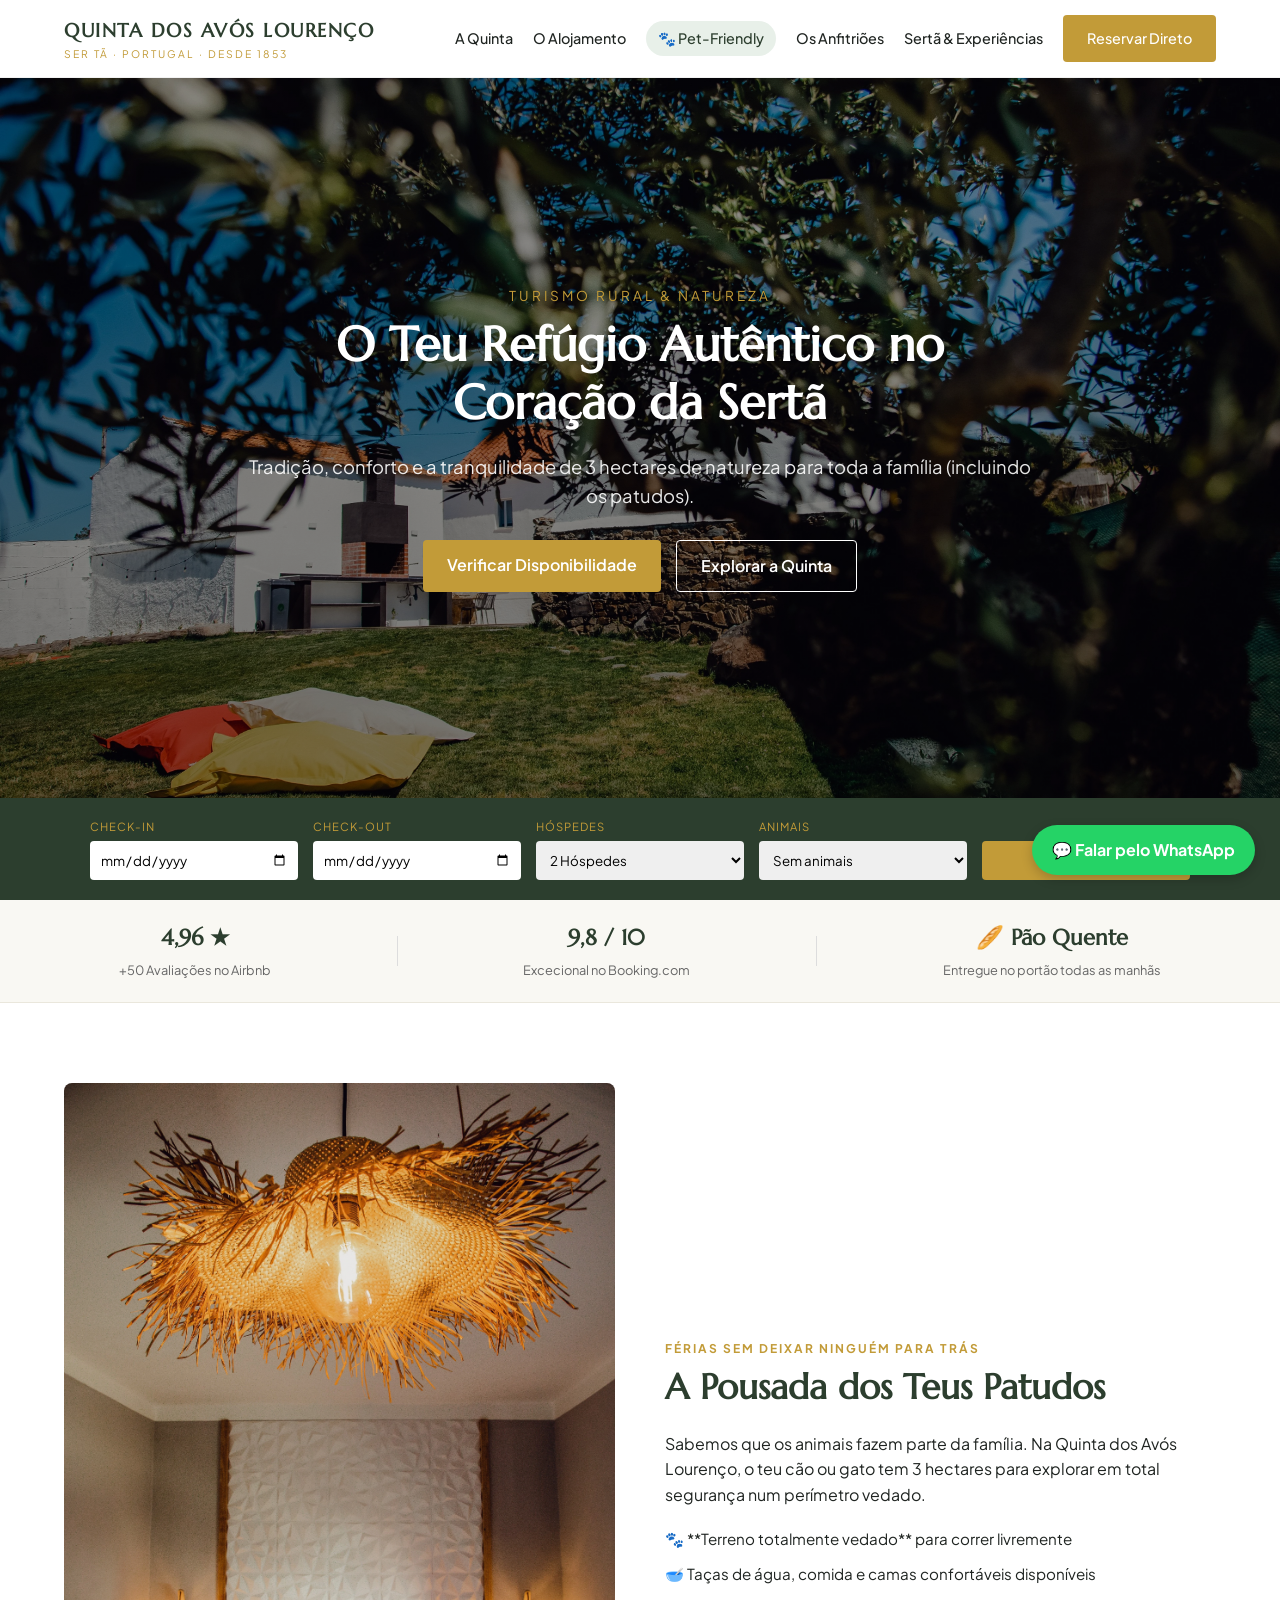
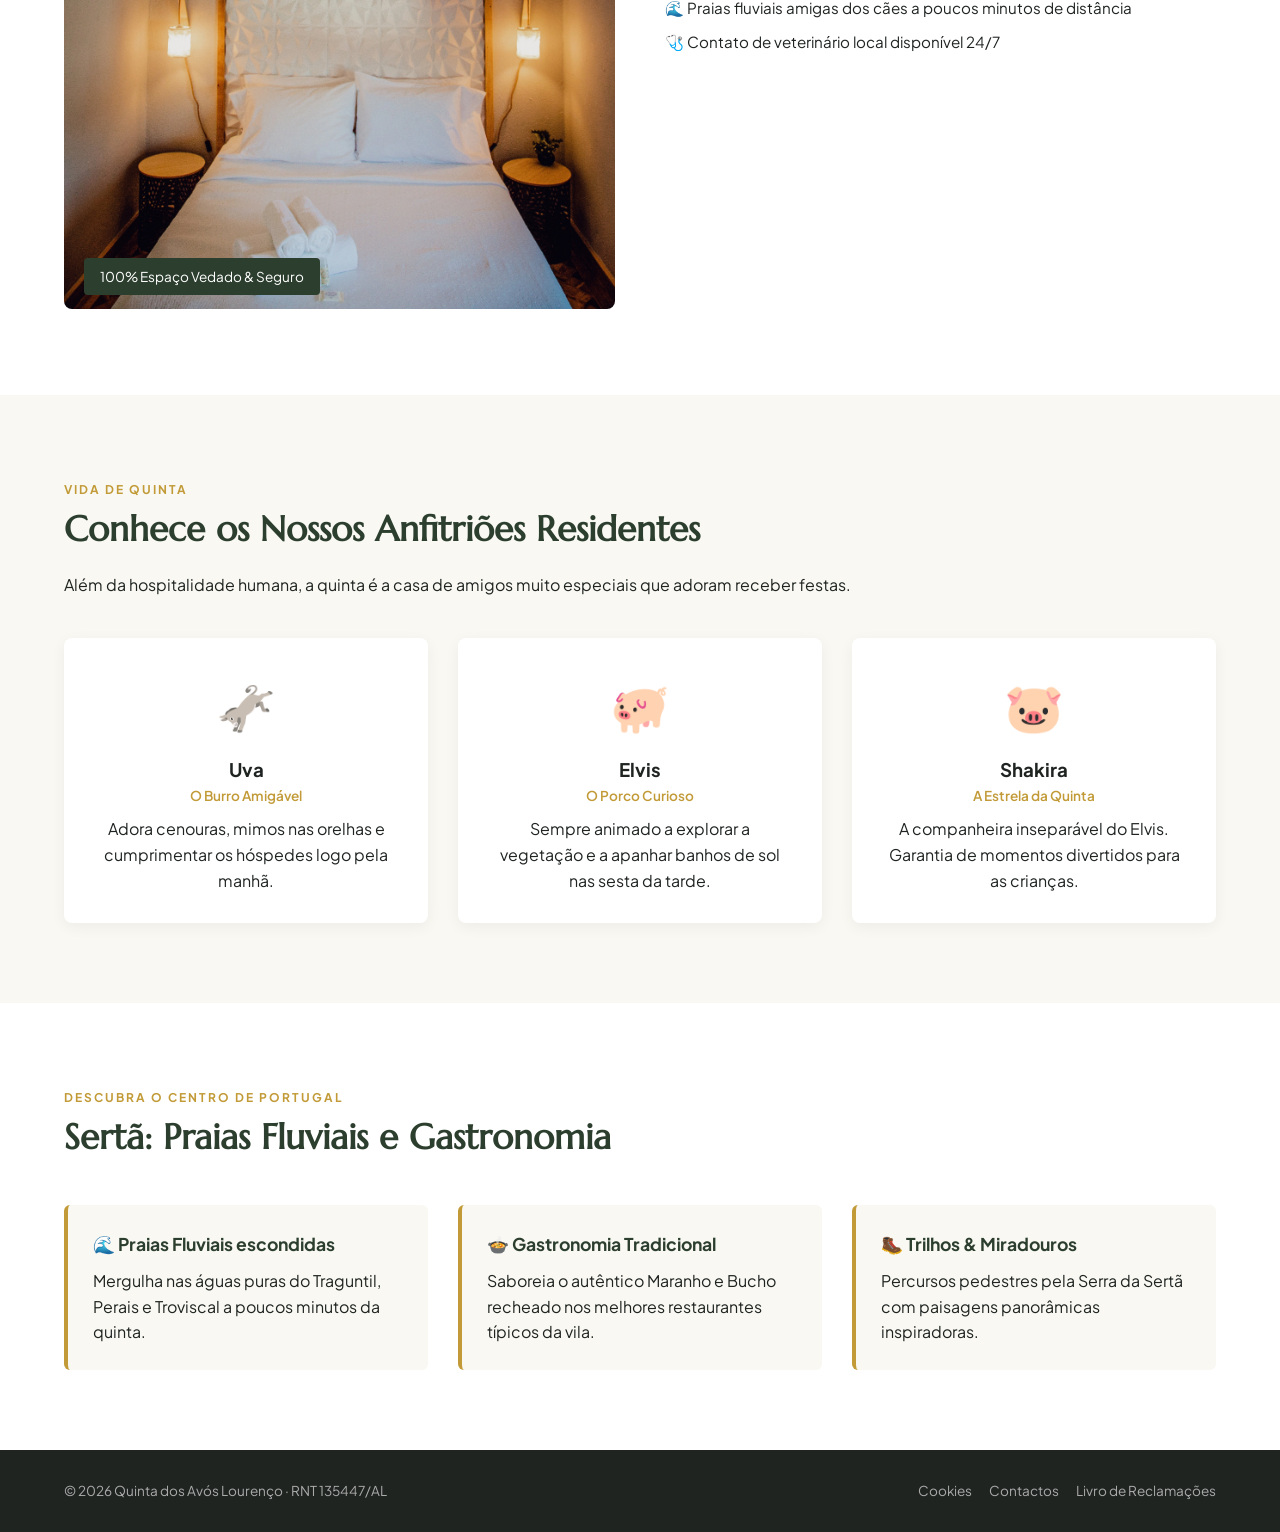
==== index.html @ cb01f6af "Primeiro commit site em renovação - versão inicial" ====
<!DOCTYPE html>
<html lang="pt">

<head>
  <meta charset="UTF-8">
  <meta name="viewport" content="width=device-width, initial-scale=1.0">
  <title>Quinta dos Avós Lourenço · Alojamento Rural na Sertã</title>
  <link rel="stylesheet" href="css/style.css">
  <!-- Google Fonts para Tipografia Elegante -->
  <link rel="preconnect" href="https://fonts.googleapis.com">
  <link rel="preconnect" href="https://fonts.gstatic.com" crossorigin>
  <link
    href="https://fonts.googleapis.com/css2?family=Marcellus&family=Plus+Jakarta+Sans:wght@300;400;600;700&display=swap"
    rel="stylesheet">
  <link rel="icon" href="favicon.ico" type="image/x-icon">
</head>

<body>

  <!-- Header / Navegação -->
  <header class="navbar">
    <div class="container nav-container">
      <a href="#" class="brand-logo">
        <span class="brand-title">QUINTA DOS AVÓS LOURENÇO</span>
        <span class="brand-sub">SER TÃ · PORTUGAL · DESDE 1853</span>
      </a>
      <nav class="nav-menu">
        <a href="#quinta">A Quinta</a>
        <a href="#alojamento">O Alojamento</a>
        <a href="#pet-friendly" class="badge-link">🐾 Pet-Friendly</a>
        <a href="#animais">Os Anfitriões</a>
        <a href="#experiencias">Sertã & Experiências</a>
        <a href="#reservar" class="btn-primary">Reservar Direto</a>
      </nav>
    </div>
  </header>

  <!-- Hero Section com Vídeo / Imagem de Fundo -->
  <section class="hero"
    style="background-image: linear-gradient(rgba(0,0,0,0.35), rgba(0,0,0,0.45)), url('images/galeria1.webp');">
    <div class="hero-content">
      <span class="hero-tag">Turismo Rural & Natureza</span>
      <h1>O Teu Refúgio Autêntico no Coração da Sertã</h1>
      <p>Tradição, conforto e a tranquilidade de 3 hectares de natureza para toda a família (incluindo os patudos).</p>
      <div class="hero-buttons">
        <a href="#booking-bar" class="btn-gold">Verificar Disponibilidade</a>
        <a href="#quinta" class="btn-outline">Explorar a Quinta</a>
      </div>
    </div>
  </section>

  <!-- Sticky Booking Bar (Barra de Reserva Direta) -->
  <div id="booking-bar" class="booking-bar">
    <form class="booking-form" onsubmit="event.preventDefault(); alert('A redirecionar para o motor de reservas...');">
      <div class="form-group">
        <label for="checkin">CHECK-IN</label>
        <input type="date" id="checkin" required>
      </div>
      <div class="form-group">
        <label for="checkout">CHECK-OUT</label>
        <input type="date" id="checkout" required>
      </div>
      <div class="form-group">
        <label for="guests">HÓSPEDES</label>
        <select id="guests">
          <option value="2">2 Hóspedes</option>
          <option value="3">3 Hóspedes</option>
          <option value="4">4 Hóspedes</option>
          <option value="5+">5+ Hóspedes</option>
        </select>
      </div>
      <div class="form-group">
        <label for="pets">ANIMAIS</label>
        <select id="pets">
          <option value="0">Sem animais</option>
          <option value="1">1 Cão / Gato</option>
          <option value="2+">2 ou mais patudos</option>
        </select>
      </div>
      <button type="submit" class="btn-search">Procurar Datas</button>
    </form>
  </div>

  <!-- Prova Social & Avaliações -->
  <section class="ratings-strip">
    <div class="container ratings-container">
      <div class="rating-item">
        <span class="rating-score">4,96 ★</span>
        <span class="rating-label">+50 Avaliações no Airbnb</span>
      </div>
      <div class="rating-divider"></div>
      <div class="rating-item">
        <span class="rating-score">9,8 / 10</span>
        <span class="rating-label">Excecional no Booking.com</span>
      </div>
      <div class="rating-divider"></div>
      <div class="rating-item">
        <span class="rating-score">🥖 Pão Quente</span>
        <span class="rating-label">Entregue no portão todas as manhãs</span>
      </div>
    </div>
  </section>

  <!-- Secção Pousada dos Patudos (Foco Pet-Friendly) -->
  <section id="pet-friendly" class="section-padding pet-section">
    <div class="container grid-2">
      <div class="pet-image">
        <img src="images/galeria10.webp" alt="Espaço exterior Pet-Friendly na Quinta dos Avós Lourenço">
        <span class="pet-badge">100% Espaço Vedado & Seguro</span>
      </div>
      <div class="pet-text">
        <span class="sub-title">FÉRIAS SEM DEIXAR NINGUÉM PARA TRÁS</span>
        <h2>A Pousada dos Teus Patudos</h2>
        <p>Sabemos que os animais fazem parte da família. Na Quinta dos Avós Lourenço, o teu cão ou gato tem 3 hectares
          para explorar em total segurança num perímetro vedado.</p>
        <ul class="pet-features">
          <li>🐾 **Terreno totalmente vedado** para correr livremente</li>
          <li>🥣 Taças de água, comida e camas confortáveis disponíveis</li>
          <li>🌊 Praias fluviais amigas dos cães a poucos minutos de distância</li>
          <li>🩺 Contato de veterinário local disponível 24/7</li>
        </ul>
      </div>
    </div>
  </section>

  <!-- Secção Storytelling: Anfitriões de 4 Patas -->
  <section id="animais" class="section-padding bg-light">
    <div class="container text-center">
      <span class="sub-title">VIDA DE QUINTA</span>
      <h2>Conhece os Nossos Anfitriões Residentes</h2>
      <p class="section-desc">Além da hospitalidade humana, a quinta é a casa de amigos muito especiais que adoram
        receber festas.</p>

      <div class="grid-3 card-grid">
        <div class="animal-card">
          <div class="animal-avatar">🫏</div>
          <h3>Uva</h3>
          <p class="animal-role">O Burro Amigável</p>
          <p>Adora cenouras, mimos nas orelhas e cumprimentar os hóspedes logo pela manhã.</p>
        </div>
        <div class="animal-card">
          <div class="animal-avatar">🐖</div>
          <h3>Elvis</h3>
          <p class="animal-role">O Porco Curioso</p>
          <p>Sempre animado a explorar a vegetação e a apanhar banhos de sol nas sesta da tarde.</p>
        </div>
        <div class="animal-card">
          <div class="animal-avatar">🐷</div>
          <h3>Shakira</h3>
          <p class="animal-role">A Estrela da Quinta</p>
          <p>A companheira inseparável do Elvis. Garantia de momentos divertidos para as crianças.</p>
        </div>
      </div>
    </div>
  </section>

  <!-- Guia Local da Sertã -->
  <section id="experiencias" class="section-padding">
    <div class="container">
      <div class="section-header text-center">
        <span class="sub-title">DESCUBRA O CENTRO DE PORTUGAL</span>
        <h2>Sertã: Praias Fluviais e Gastronomia</h2>
      </div>
      <div class="grid-3 guide-grid">
        <div class="guide-card">
          <h3>🌊 Praias Fluviais escondidas</h3>
          <p>Mergulha nas águas puras do Traguntil, Perais e Troviscal a poucos minutos da quinta.</p>
        </div>
        <div class="guide-card">
          <h3>🍲 Gastronomia Tradicional</h3>
          <p>Saboreia o autêntico Maranho e Bucho recheado nos melhores restaurantes típicos da vila.</p>
        </div>
        <div class="guide-card">
          <h3>🥾 Trilhos & Miradouros</h3>
          <p>Percursos pedestres pela Serra da Sertã com paisagens panorâmicas inspiradoras.</p>
        </div>
      </div>
    </div>
  </section>

  <!-- Widget Flutuante WhatsApp -->
  <a href="https://wa.me/351000000000" class="whatsapp-btn" target="_blank" rel="noopener">
    💬 Falar pelo WhatsApp
  </a>

  <!-- Footer -->
  <footer class="footer">
    <div class="container footer-container">
      <p>© 2026 Quinta dos Avós Lourenço · RNT 135447/AL</p>
      <div class="footer-links">
        <a href="cookies/index.html">Cookies</a>
        <a href="contactos/index.html">Contactos</a>
        <a href="https://www.livroreclamacoes.pt" target="_blank">Livro de Reclamações</a>
      </div>
    </div>
  </footer>

</body>

</html>
---- css/style.css ----
/* --- RESET & VARIAVEIS --- */
:root {
  --color-primary: #2c3e2e;
  /* Verde Oliveira Escuro */
  --color-gold: #c29b38;
  /* Dourado Nobre */
  --color-dark: #1f2421;
  /* Antracite / Texto principal */
  --color-light: #f9f8f3;
  /* Bege Areia Suave */
  --color-white: #ffffff;
  --font-heading: 'Marcellus', serif;
  --font-body: 'Plus Jakarta Sans', sans-serif;
}

* {
  margin: 0;
  padding: 0;
  box-sizing: border-box;
}

body {
  font-family: var(--font-body);
  color: var(--color-dark);
  background-color: #fff;
  line-height: 1.6;
}

.container {
  width: 90%;
  max-width: 1200px;
  margin: 0 auto;
}

/* --- NAVEGAÇÃO / HEADER --- */
.navbar {
  position: sticky;
  top: 0;
  background: rgba(255, 255, 255, 0.95);
  backdrop-filter: blur(10px);
  z-index: 1000;
  border-bottom: 1px solid rgba(0, 0, 0, 0.05);
  padding: 15px 0;
}

.nav-container {
  display: flex;
  justify-content: space-between;
  align-items: center;
}

.brand-logo {
  text-decoration: none;
  display: flex;
  flex-direction: column;
}

.brand-title {
  font-family: var(--font-heading);
  font-size: 1.2rem;
  color: var(--color-primary);
  letter-spacing: 1.5px;
  font-weight: bold;
}

.brand-sub {
  font-size: 0.65rem;
  color: var(--color-gold);
  letter-spacing: 2px;
}

.nav-menu {
  display: flex;
  align-items: center;
  gap: 20px;
}

.nav-menu a {
  text-decoration: none;
  color: var(--color-dark);
  font-size: 0.9rem;
  font-weight: 500;
  transition: color 0.3s;
}

.nav-menu a:hover {
  color: var(--color-gold);
}

.badge-link {
  background: #e8f0e9;
  padding: 6px 12px;
  border-radius: 20px;
  color: var(--color-primary) !important;
}

/* --- HERO SECTION --- */
.hero {
  height: 80vh;
  background-size: cover;
  background-position: center;
  display: flex;
  align-items: center;
  justify-content: center;
  text-align: center;
  color: var(--color-white);
  padding: 0 20px;
}

.hero-content {
  max-width: 800px;
}

.hero-tag {
  font-size: 0.85rem;
  letter-spacing: 3px;
  text-transform: uppercase;
  color: var(--color-gold);
  margin-bottom: 10px;
  display: block;
}

.hero h1 {
  font-family: var(--font-heading);
  font-size: 3rem;
  line-height: 1.2;
  margin-bottom: 20px;
}

.hero p {
  font-size: 1.15rem;
  margin-bottom: 30px;
  opacity: 0.9;
}

.hero-buttons {
  display: flex;
  gap: 15px;
  justify-content: center;
}

/* --- BOTÕES --- */
.btn-primary,
.btn-gold {
  background-color: var(--color-gold);
  color: var(--color-white) !important;
  padding: 12px 24px;
  border-radius: 4px;
  text-decoration: none;
  font-weight: 600;
  display: inline-block;
  border: none;
  cursor: pointer;
  transition: background 0.3s;
}

.btn-gold:hover,
.btn-primary:hover {
  background-color: #a3812b;
}

.btn-outline {
  border: 1px solid var(--color-white);
  color: var(--color-white);
  padding: 12px 24px;
  border-radius: 4px;
  text-decoration: none;
  font-weight: 600;
}

/* --- STICKY BOOKING BAR --- */
.booking-bar {
  background: var(--color-primary);
  padding: 20px;
  color: white;
  box-shadow: 0 10px 25px rgba(0, 0, 0, 0.15);
}

.booking-form {
  max-width: 1100px;
  margin: 0 auto;
  display: grid;
  grid-template-columns: repeat(auto-fit, minmax(180px, 1fr));
  gap: 15px;
  align-items: end;
}

.form-group {
  display: flex;
  flex-direction: column;
  gap: 5px;
}

.form-group label {
  font-size: 0.7rem;
  letter-spacing: 1px;
  color: var(--color-gold);
}

.form-group input,
.form-group select {
  padding: 10px;
  border-radius: 4px;
  border: none;
  font-family: var(--font-body);
}

.btn-search {
  background: var(--color-gold);
  color: white;
  border: none;
  padding: 12px;
  font-weight: bold;
  border-radius: 4px;
  cursor: pointer;
}

/* --- PROVA SOCIAL / RATINGS --- */
.ratings-strip {
  background: var(--color-light);
  padding: 20px 0;
  border-bottom: 1px solid #eae7dc;
}

.ratings-container {
  display: flex;
  justify-content: space-around;
  align-items: center;
  flex-wrap: wrap;
  gap: 15px;
}

.rating-item {
  text-align: center;
}

.rating-score {
  font-family: var(--font-heading);
  font-size: 1.4rem;
  font-weight: bold;
  color: var(--color-primary);
  display: block;
}

.rating-label {
  font-size: 0.8rem;
  color: #666;
}

.rating-divider {
  width: 1px;
  height: 30px;
  background: #ddd;
}

/* --- SECCÕES E GRIDS --- */
.section-padding {
  padding: 80px 0;
}

.bg-light {
  background-color: var(--color-light);
}

.grid-2 {
  display: grid;
  grid-template-columns: 1fr 1fr;
  gap: 50px;
  align-items: center;
}

.grid-3 {
  display: grid;
  grid-template-columns: repeat(auto-fit, minmax(280px, 1fr));
  gap: 30px;
  margin-top: 40px;
}

.sub-title {
  font-size: 0.75rem;
  letter-spacing: 2px;
  color: var(--color-gold);
  text-transform: uppercase;
  font-weight: 700;
}

h2 {
  font-family: var(--font-heading);
  font-size: 2.2rem;
  color: var(--color-primary);
  margin-bottom: 15px;
}

/* --- PET FRIENDLY --- */
.pet-image {
  position: relative;
}

.pet-image img {
  width: 100%;
  border-radius: 8px;
  object-fit: cover;
}

.pet-badge {
  position: absolute;
  bottom: 20px;
  left: 20px;
  background: var(--color-primary);
  color: white;
  padding: 8px 16px;
  font-size: 0.85rem;
  border-radius: 4px;
}

.pet-features {
  list-style: none;
  margin-top: 20px;
}

.pet-features li {
  margin-bottom: 10px;
  font-size: 0.95rem;
}

/* --- CARDS DE ANIMAIS --- */
.animal-card {
  background: white;
  padding: 30px;
  border-radius: 8px;
  box-shadow: 0 4px 15px rgba(0, 0, 0, 0.05);
  text-align: center;
}

.animal-avatar {
  font-size: 3rem;
  margin-bottom: 10px;
}

.animal-role {
  color: var(--color-gold);
  font-size: 0.85rem;
  font-weight: 600;
  margin-bottom: 10px;
}

/* --- GUIA LOCAL --- */
.guide-card {
  background: var(--color-light);
  padding: 25px;
  border-radius: 6px;
  border-left: 4px solid var(--color-gold);
}

.guide-card h3 {
  font-size: 1.1rem;
  margin-bottom: 10px;
  color: var(--color-primary);
}

/* --- WHATSAPP FLUTUANTE --- */
.whatsapp-btn {
  position: fixed;
  bottom: 25px;
  right: 25px;
  background: #25d366;
  color: white;
  padding: 12px 20px;
  border-radius: 30px;
  text-decoration: none;
  font-weight: bold;
  box-shadow: 0 4px 12px rgba(0, 0, 0, 0.2);
  z-index: 999;
}

/* --- FOOTER --- */
.footer {
  background: var(--color-dark);
  color: #aaa;
  padding: 30px 0;
  font-size: 0.85rem;
}

.footer-container {
  display: flex;
  justify-content: space-between;
  align-items: center;
  flex-wrap: wrap;
  gap: 15px;
}

.footer-links a {
  color: #aaa;
  text-decoration: none;
  margin-left: 15px;
}

/* --- RESPONSIVIDADE --- */
@media (max-width: 768px) {
  .grid-2 {
    grid-template-columns: 1fr;
  }

  .hero h1 {
    font-size: 2rem;
  }

  .nav-menu {
    display: none;
  }

  /* Podes adicionar menu mobile hamburguer */
}
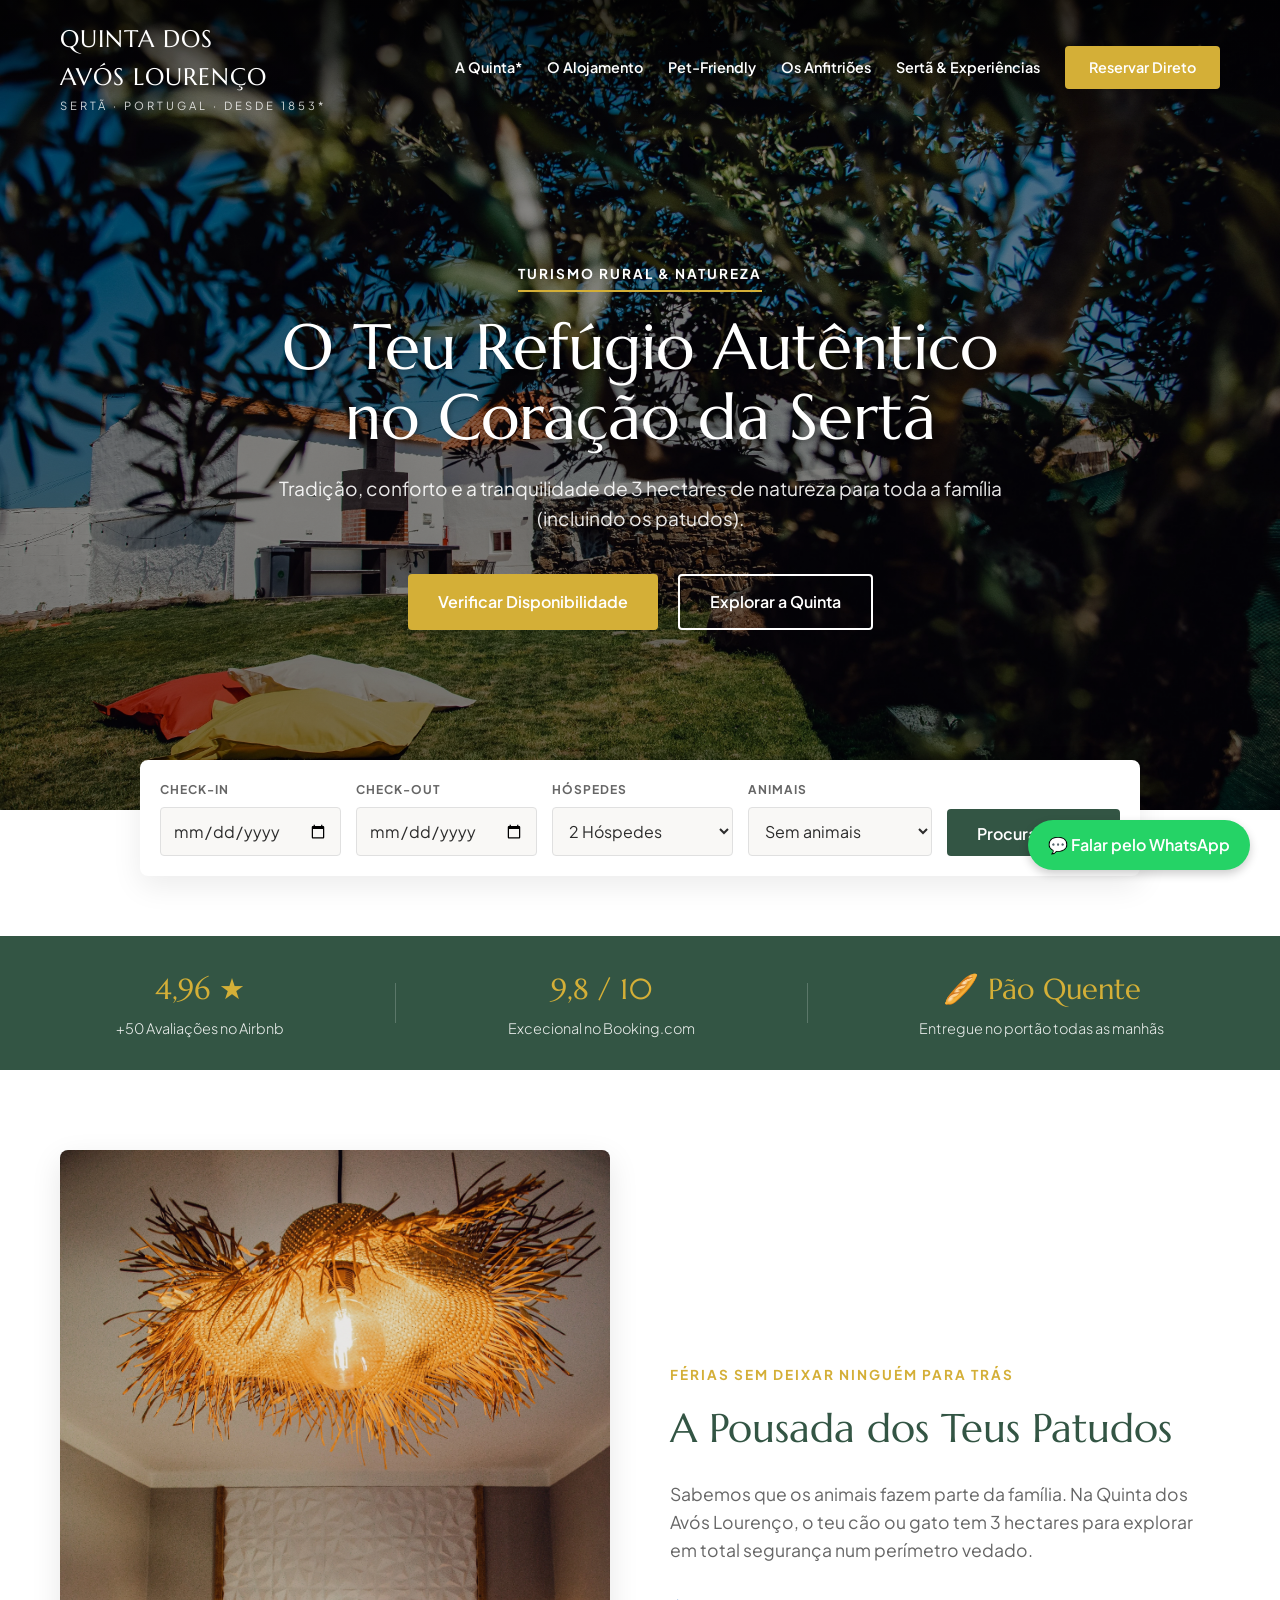
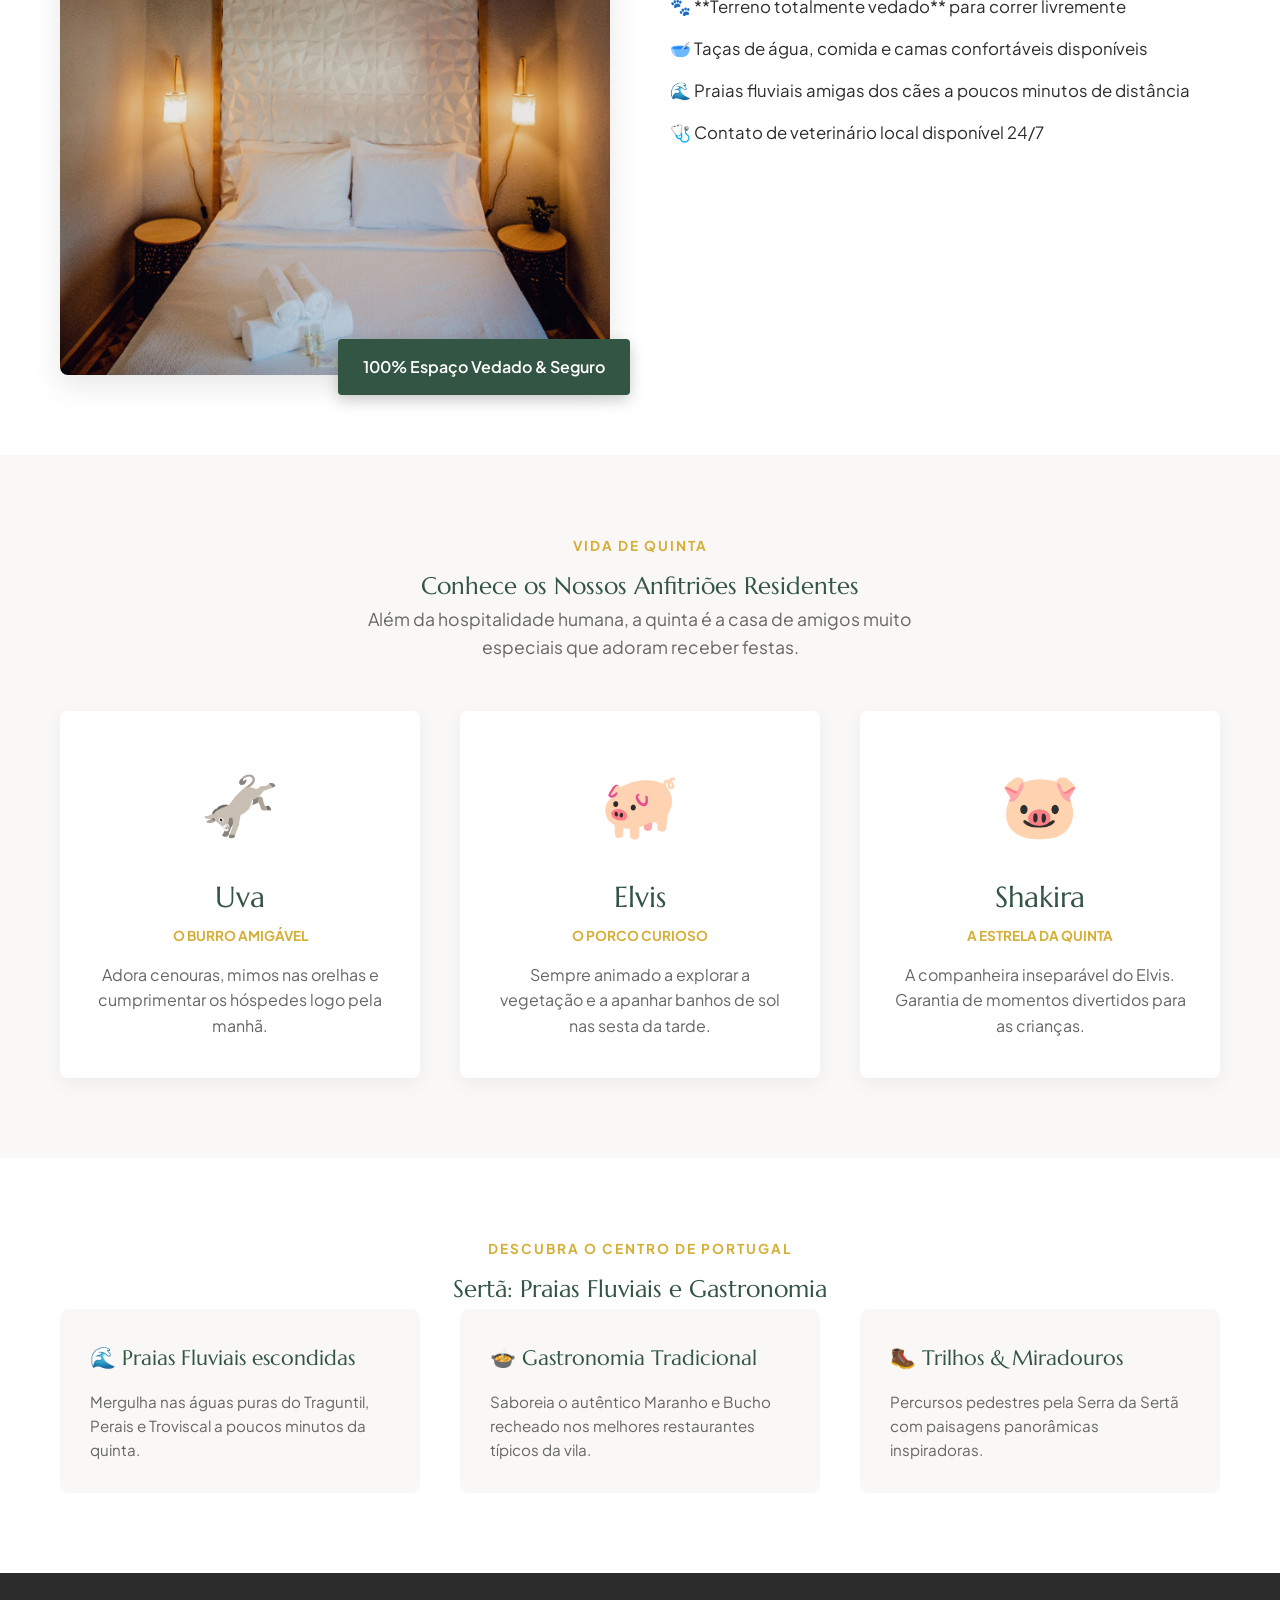
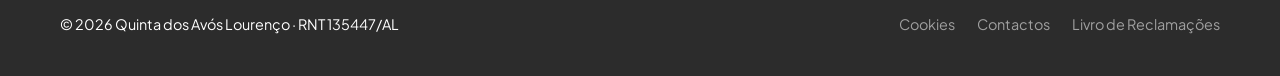
==== commit f09824e9: "atualizações ao site 08/08/2026 02:24" ====
--- a/index.html
+++ b/index.html
@@ -17,18 +17,18 @@
 
 <body>
 
-  <!-- Header / Navegação -->
+  <!-- Header / Navegação Fixo e Centrado -->
   <header class="navbar">
     <div class="container nav-container">
       <a href="#" class="brand-logo">
-        <span class="brand-title">QUINTA DOS AVÓS LOURENÇO</span>
-        <span class="brand-sub">SER TÃ · PORTUGAL · DESDE 1853</span>
+        <span class="brand-title">QUINTA DOS<br>AVÓS LOURENÇO</span>
+        <span class="brand-sub">SERTÃ · PORTUGAL · DESDE 1853*</span>
       </a>
       <nav class="nav-menu">
-        <a href="#quinta">A Quinta</a>
-        <a href="#alojamento">O Alojamento</a>
-        <a href="#pet-friendly" class="badge-link">🐾 Pet-Friendly</a>
-        <a href="#animais">Os Anfitriões</a>
+        <a href="Quinta/Quinta.html">A Quinta*</a>
+        <a href="#o-alojamento">O Alojamento</a>
+        <a href="#pet-friendly">Pet-Friendly</a>
+        <a href="#os-anfitrioes">Os Anfitriões</a>
         <a href="#experiencias">Sertã & Experiências</a>
         <a href="#reservar" class="btn-primary">Reservar Direto</a>
       </nav>
--- a/css/style.css
+++ b/css/style.css
@@ -1,297 +1,375 @@
-/* --- RESET & VARIAVEIS --- */
+/* ==========================================================================
+   VARIÁVEIS DE COR E TIPOGRAFIA
+   ========================================================================== */
 :root {
-  --color-primary: #2c3e2e;
+  --primary-color: #335544;
   /* Verde Oliveira Escuro */
-  --color-gold: #c29b38;
-  /* Dourado Nobre */
-  --color-dark: #1f2421;
-  /* Antracite / Texto principal */
-  --color-light: #f9f8f3;
-  /* Bege Areia Suave */
-  --color-white: #ffffff;
-  --font-heading: 'Marcellus', serif;
+  --accent-color: #D4AF37;
+  /* Dourado/Mostarda Rústico */
+  --text-dark: #2C2C2C;
+  --text-muted: #666666;
+  --bg-light: #F9F8F6;
+  /* Bege muito claro para fundo */
+  --white: #FFFFFF;
+
+  --font-head: 'Marcellus', serif;
   --font-body: 'Plus Jakarta Sans', sans-serif;
-}
-
+
+  --transition: all 0.3s ease;
+}
+
+/* ==========================================================================
+   RESETS BÁSICOS
+   ========================================================================== */
 * {
   margin: 0;
   padding: 0;
   box-sizing: border-box;
 }
 
+html {
+  scroll-behavior: smooth;
+}
+
 body {
   font-family: var(--font-body);
-  color: var(--color-dark);
-  background-color: #fff;
+  color: var(--text-dark);
+  background-color: var(--white);
   line-height: 1.6;
 }
 
+h1,
+h2,
+h3,
+h4 {
+  font-family: var(--font-head);
+  font-weight: normal;
+  color: var(--primary-color);
+}
+
+a {
+  text-decoration: none;
+  color: inherit;
+}
+
+ul {
+  list-style: none;
+}
+
+/* ==========================================================================
+   CLASSES UTILITÁRIAS (LAYOUT)
+   ========================================================================== */
 .container {
-  width: 90%;
   max-width: 1200px;
   margin: 0 auto;
-}
-
-/* --- NAVEGAÇÃO / HEADER --- */
-.navbar {
-  position: sticky;
-  top: 0;
-  background: rgba(255, 255, 255, 0.95);
-  backdrop-filter: blur(10px);
-  z-index: 1000;
-  border-bottom: 1px solid rgba(0, 0, 0, 0.05);
-  padding: 15px 0;
-}
-
-.nav-container {
-  display: flex;
-  justify-content: space-between;
-  align-items: center;
-}
-
-.brand-logo {
-  text-decoration: none;
-  display: flex;
-  flex-direction: column;
-}
-
-.brand-title {
-  font-family: var(--font-heading);
-  font-size: 1.2rem;
-  color: var(--color-primary);
-  letter-spacing: 1.5px;
-  font-weight: bold;
-}
-
-.brand-sub {
-  font-size: 0.65rem;
-  color: var(--color-gold);
-  letter-spacing: 2px;
-}
-
-.nav-menu {
-  display: flex;
-  align-items: center;
-  gap: 20px;
-}
-
-.nav-menu a {
-  text-decoration: none;
-  color: var(--color-dark);
-  font-size: 0.9rem;
-  font-weight: 500;
-  transition: color 0.3s;
-}
-
-.nav-menu a:hover {
-  color: var(--color-gold);
-}
-
-.badge-link {
-  background: #e8f0e9;
-  padding: 6px 12px;
-  border-radius: 20px;
-  color: var(--color-primary) !important;
-}
-
-/* --- HERO SECTION --- */
-.hero {
-  height: 80vh;
-  background-size: cover;
-  background-position: center;
-  display: flex;
-  align-items: center;
-  justify-content: center;
-  text-align: center;
-  color: var(--color-white);
   padding: 0 20px;
 }
 
-.hero-content {
-  max-width: 800px;
-}
-
-.hero-tag {
-  font-size: 0.85rem;
-  letter-spacing: 3px;
-  text-transform: uppercase;
-  color: var(--color-gold);
-  margin-bottom: 10px;
-  display: block;
-}
-
-.hero h1 {
-  font-family: var(--font-heading);
-  font-size: 3rem;
-  line-height: 1.2;
-  margin-bottom: 20px;
-}
-
-.hero p {
-  font-size: 1.15rem;
-  margin-bottom: 30px;
-  opacity: 0.9;
-}
-
-.hero-buttons {
-  display: flex;
-  gap: 15px;
-  justify-content: center;
-}
-
-/* --- BOTÕES --- */
-.btn-primary,
-.btn-gold {
-  background-color: var(--color-gold);
-  color: var(--color-white) !important;
-  padding: 12px 24px;
-  border-radius: 4px;
-  text-decoration: none;
-  font-weight: 600;
-  display: inline-block;
-  border: none;
-  cursor: pointer;
-  transition: background 0.3s;
-}
-
-.btn-gold:hover,
-.btn-primary:hover {
-  background-color: #a3812b;
-}
-
-.btn-outline {
-  border: 1px solid var(--color-white);
-  color: var(--color-white);
-  padding: 12px 24px;
-  border-radius: 4px;
-  text-decoration: none;
-  font-weight: 600;
-}
-
-/* --- STICKY BOOKING BAR --- */
-.booking-bar {
-  background: var(--color-primary);
-  padding: 20px;
-  color: white;
-  box-shadow: 0 10px 25px rgba(0, 0, 0, 0.15);
-}
-
-.booking-form {
-  max-width: 1100px;
-  margin: 0 auto;
-  display: grid;
-  grid-template-columns: repeat(auto-fit, minmax(180px, 1fr));
-  gap: 15px;
-  align-items: end;
-}
-
-.form-group {
-  display: flex;
-  flex-direction: column;
-  gap: 5px;
-}
-
-.form-group label {
-  font-size: 0.7rem;
-  letter-spacing: 1px;
-  color: var(--color-gold);
-}
-
-.form-group input,
-.form-group select {
-  padding: 10px;
-  border-radius: 4px;
-  border: none;
-  font-family: var(--font-body);
-}
-
-.btn-search {
-  background: var(--color-gold);
-  color: white;
-  border: none;
-  padding: 12px;
-  font-weight: bold;
-  border-radius: 4px;
-  cursor: pointer;
-}
-
-/* --- PROVA SOCIAL / RATINGS --- */
-.ratings-strip {
-  background: var(--color-light);
-  padding: 20px 0;
-  border-bottom: 1px solid #eae7dc;
-}
-
-.ratings-container {
-  display: flex;
-  justify-content: space-around;
-  align-items: center;
-  flex-wrap: wrap;
-  gap: 15px;
-}
-
-.rating-item {
-  text-align: center;
-}
-
-.rating-score {
-  font-family: var(--font-heading);
-  font-size: 1.4rem;
-  font-weight: bold;
-  color: var(--color-primary);
-  display: block;
-}
-
-.rating-label {
-  font-size: 0.8rem;
-  color: #666;
-}
-
-.rating-divider {
-  width: 1px;
-  height: 30px;
-  background: #ddd;
-}
-
-/* --- SECCÕES E GRIDS --- */
 .section-padding {
   padding: 80px 0;
 }
 
+.text-center {
+  text-align: center;
+}
+
 .bg-light {
-  background-color: var(--color-light);
+  background-color: var(--bg-light);
 }
 
 .grid-2 {
   display: grid;
   grid-template-columns: 1fr 1fr;
-  gap: 50px;
+  gap: 60px;
   align-items: center;
 }
 
 .grid-3 {
   display: grid;
-  grid-template-columns: repeat(auto-fit, minmax(280px, 1fr));
-  gap: 30px;
-  margin-top: 40px;
+  grid-template-columns: repeat(auto-fit, minmax(300px, 1fr));
+  gap: 40px;
 }
 
 .sub-title {
+  display: block;
+  font-size: 0.85rem;
+  font-weight: 700;
+  letter-spacing: 2px;
+  color: var(--accent-color);
+  text-transform: uppercase;
+  margin-bottom: 10px;
+}
+
+/* ==========================================================================
+   CABEÇALHO (NAVBAR)
+   ========================================================================== */
+.navbar {
+  position: absolute;
+  /* Para ficar por cima do Hero */
+  top: 0;
+  left: 0;
+  width: 100%;
+  padding: 20px 0;
+  z-index: 100;
+  background: linear-gradient(to bottom, rgba(0, 0, 0, 0.6) 0%, rgba(0, 0, 0, 0) 100%);
+  color: var(--white);
+}
+
+.nav-container {
+  display: flex;
+  justify-content: space-between;
+  align-items: center;
+}
+
+.brand-logo {
+  display: flex;
+  flex-direction: column;
+  color: var(--white);
+}
+
+.brand-title {
+  font-family: var(--font-head);
+  font-size: 1.5rem;
+  letter-spacing: 1px;
+}
+
+.brand-sub {
+  font-size: 0.7rem;
+  letter-spacing: 3px;
+  opacity: 0.8;
+}
+
+.nav-menu {
+  display: flex;
+  align-items: center;
+  gap: 25px;
+  font-size: 0.9rem;
+  font-weight: 600;
+}
+
+.nav-menu a {
+  white-space: nowrap;
+}
+
+.nav-menu a:not(.btn-primary):not(.badge-link):hover {
+  color: var(--accent-color);
+  transition: var(--transition);
+}
+
+.badge-link {
+  background-color: rgba(255, 255, 255, 0.1);
+  padding: 5px 12px;
+  border-radius: 20px;
+  /* border: 1px solid rgba(255, 255, 255, 0.3); */
+}
+
+.badge-link:hover {
+  background-color: var(--accent-color);
+  border-color: var(--accent-color);
+  color: var(--white);
+  transition: var(--transition);
+}
+
+.btn-primary {
+  background-color: var(--accent-color);
+  color: var(--white);
+  padding: 10px 24px;
+  border-radius: 4px;
+  transition: var(--transition);
+}
+
+.btn-primary:hover {
+  background-color: #b8962e;
+}
+
+/* ==========================================================================
+   SECÇÃO HERO
+   ========================================================================== */
+.hero {
+  height: 90vh;
+  background-size: cover;
+  background-position: center;
+  display: flex;
+  align-items: center;
+  justify-content: center;
+  text-align: center;
+  color: var(--white);
+  padding-top: 80px;
+  /* Compensa a navbar */
+}
+
+.hero-content {
+  max-width: 800px;
+  padding: 0 20px;
+}
+
+.hero-tag {
+  display: inline-block;
+  font-size: 0.85rem;
+  font-weight: 700;
+  letter-spacing: 2px;
+  text-transform: uppercase;
+  margin-bottom: 20px;
+  border-bottom: 2px solid var(--accent-color);
+  padding-bottom: 5px;
+}
+
+.hero h1 {
+  font-size: 4rem;
+  color: var(--white);
+  line-height: 1.1;
+  margin-bottom: 20px;
+  text-shadow: 2px 2px 4px rgba(0, 0, 0, 0.3);
+}
+
+.hero p {
+  font-size: 1.2rem;
+  margin-bottom: 40px;
+  opacity: 0.9;
+}
+
+.hero-buttons {
+  display: flex;
+  justify-content: center;
+  gap: 20px;
+}
+
+.btn-gold {
+  background-color: var(--accent-color);
+  color: var(--white);
+  padding: 15px 30px;
+  font-weight: 600;
+  border-radius: 4px;
+  transition: var(--transition);
+}
+
+.btn-gold:hover {
+  background-color: #b8962e;
+}
+
+.btn-outline {
+  border: 2px solid var(--white);
+  color: var(--white);
+  padding: 13px 30px;
+  font-weight: 600;
+  border-radius: 4px;
+  transition: var(--transition);
+}
+
+.btn-outline:hover {
+  background-color: var(--white);
+  color: var(--primary-color);
+}
+
+/* ==========================================================================
+   BARRA DE RESERVAS (BOOKING BAR)
+   ========================================================================== */
+.booking-bar {
+  background-color: var(--white);
+  max-width: 1000px;
+  margin: -50px auto 0;
+  position: relative;
+  z-index: 10;
+  border-radius: 8px;
+  box-shadow: 0 10px 30px rgba(0, 0, 0, 0.08);
+  padding: 20px;
+}
+
+.booking-form {
+  display: flex;
+  justify-content: space-between;
+  align-items: flex-end;
+  gap: 15px;
+}
+
+.form-group {
+  display: flex;
+  flex-direction: column;
+  flex: 1;
+}
+
+.form-group label {
   font-size: 0.75rem;
-  letter-spacing: 2px;
-  color: var(--color-gold);
-  text-transform: uppercase;
   font-weight: 700;
-}
-
-h2 {
-  font-family: var(--font-heading);
-  font-size: 2.2rem;
-  color: var(--color-primary);
-  margin-bottom: 15px;
-}
-
-/* --- PET FRIENDLY --- */
+  color: var(--text-muted);
+  margin-bottom: 8px;
+  letter-spacing: 1px;
+}
+
+.form-group input,
+.form-group select {
+  padding: 12px;
+  border: 1px solid #E0E0E0;
+  border-radius: 4px;
+  font-family: var(--font-body);
+  font-size: 1rem;
+  color: var(--text-dark);
+  background-color: var(--bg-light);
+}
+
+.btn-search {
+  background-color: var(--primary-color);
+  color: var(--white);
+  border: none;
+  padding: 14px 30px;
+  font-size: 1rem;
+  font-weight: 600;
+  font-family: var(--font-body);
+  border-radius: 4px;
+  cursor: pointer;
+  height: 47px;
+  transition: var(--transition);
+}
+
+.btn-search:hover {
+  background-color: #2c381e;
+}
+
+/* ==========================================================================
+   PROVA SOCIAL (RATINGS STRIP)
+   ========================================================================== */
+.ratings-strip {
+  background-color: var(--primary-color);
+  color: var(--white);
+  padding: 30px 0;
+  margin-top: 60px;
+}
+
+.ratings-container {
+  display: flex;
+  justify-content: space-around;
+  align-items: center;
+}
+
+.rating-item {
+  display: flex;
+  flex-direction: column;
+  align-items: center;
+  text-align: center;
+}
+
+.rating-score {
+  font-family: var(--font-head);
+  font-size: 1.8rem;
+  color: var(--accent-color);
+  margin-bottom: 5px;
+}
+
+.rating-label {
+  font-size: 0.9rem;
+  font-weight: 300;
+  opacity: 0.9;
+}
+
+.rating-divider {
+  width: 1px;
+  height: 40px;
+  background-color: rgba(255, 255, 255, 0.2);
+}
+
+/* ==========================================================================
+   SECÇÃO PET-FRIENDLY
+   ========================================================================== */
 .pet-image {
   position: relative;
 }
@@ -299,115 +377,254 @@
 .pet-image img {
   width: 100%;
   border-radius: 8px;
-  object-fit: cover;
+  box-shadow: 0 10px 30px rgba(0, 0, 0, 0.1);
+  display: block;
 }
 
 .pet-badge {
   position: absolute;
-  bottom: 20px;
-  left: 20px;
-  background: var(--color-primary);
-  color: white;
-  padding: 8px 16px;
+  bottom: -20px;
+  right: -20px;
+  background-color: var(--primary-color);
+  color: var(--white);
+  padding: 15px 25px;
+  border-radius: 4px;
+  font-weight: 600;
+  box-shadow: 0 5px 15px rgba(0, 0, 0, 0.2);
+}
+
+.pet-text h2 {
+  font-size: 2.5rem;
+  margin-bottom: 20px;
+}
+
+.pet-text p {
+  font-size: 1.1rem;
+  color: var(--text-muted);
+  margin-bottom: 30px;
+}
+
+.pet-features li {
+  margin-bottom: 15px;
+  font-size: 1.05rem;
+  display: flex;
+  align-items: flex-start;
+  gap: 10px;
+}
+
+/* ==========================================================================
+   OS ANFITRIÕES (ANIMAIS)
+   ========================================================================== */
+.section-desc {
+  max-width: 600px;
+  margin: 0 auto 50px;
+  color: var(--text-muted);
+  font-size: 1.1rem;
+}
+
+.animal-card {
+  background-color: var(--white);
+  padding: 40px 30px;
+  border-radius: 8px;
+  box-shadow: 0 5px 20px rgba(0, 0, 0, 0.05);
+  transition: var(--transition);
+}
+
+.animal-card:hover {
+  transform: translateY(-10px);
+  box-shadow: 0 15px 30px rgba(0, 0, 0, 0.1);
+}
+
+.animal-avatar {
+  font-size: 4rem;
+  margin-bottom: 20px;
+}
+
+.animal-card h3 {
+  font-size: 1.8rem;
+  margin-bottom: 5px;
+}
+
+.animal-role {
+  color: var(--accent-color);
+  font-weight: 700;
   font-size: 0.85rem;
-  border-radius: 4px;
-}
-
-.pet-features {
-  list-style: none;
-  margin-top: 20px;
-}
-
-.pet-features li {
-  margin-bottom: 10px;
-  font-size: 0.95rem;
-}
-
-/* --- CARDS DE ANIMAIS --- */
-.animal-card {
-  background: white;
+  text-transform: uppercase;
+  margin-bottom: 15px;
+}
+
+.animal-card p:not(.animal-role) {
+  color: var(--text-muted);
+}
+
+/* ==========================================================================
+   GUIA LOCAL SERTÃ
+   ========================================================================== */
+.guide-card {
+  background-color: var(--bg-light);
   padding: 30px;
   border-radius: 8px;
-  box-shadow: 0 4px 15px rgba(0, 0, 0, 0.05);
-  text-align: center;
-}
-
-.animal-avatar {
-  font-size: 3rem;
-  margin-bottom: 10px;
-}
-
-.animal-role {
-  color: var(--color-gold);
-  font-size: 0.85rem;
-  font-weight: 600;
-  margin-bottom: 10px;
-}
-
-/* --- GUIA LOCAL --- */
-.guide-card {
-  background: var(--color-light);
-  padding: 25px;
-  border-radius: 6px;
-  border-left: 4px solid var(--color-gold);
+  border-top: 3px solid transparent;
+  transition: var(--transition);
+}
+
+.guide-card:hover {
+  border-top: 3px solid var(--accent-color);
+  background-color: var(--white);
+  box-shadow: 0 10px 20px rgba(0, 0, 0, 0.05);
 }
 
 .guide-card h3 {
-  font-size: 1.1rem;
-  margin-bottom: 10px;
-  color: var(--color-primary);
-}
-
-/* --- WHATSAPP FLUTUANTE --- */
+  font-size: 1.3rem;
+  margin-bottom: 15px;
+}
+
+.guide-card p {
+  color: var(--text-muted);
+  font-size: 0.95rem;
+}
+
+/* ==========================================================================
+   WIDGET WHATSAPP
+   ========================================================================== */
 .whatsapp-btn {
   position: fixed;
-  bottom: 25px;
-  right: 25px;
-  background: #25d366;
-  color: white;
+  bottom: 30px;
+  right: 30px;
+  background-color: #25D366;
+  color: var(--white);
   padding: 12px 20px;
-  border-radius: 30px;
-  text-decoration: none;
-  font-weight: bold;
-  box-shadow: 0 4px 12px rgba(0, 0, 0, 0.2);
+  border-radius: 50px;
+  font-weight: 600;
+  box-shadow: 0 4px 10px rgba(0, 0, 0, 0.2);
   z-index: 999;
-}
-
-/* --- FOOTER --- */
+  transition: var(--transition);
+}
+
+.whatsapp-btn:hover {
+  transform: scale(1.05);
+  background-color: #1EBE56;
+}
+
+/* ==========================================================================
+   RODAPÉ (FOOTER)
+   ========================================================================== */
 .footer {
-  background: var(--color-dark);
-  color: #aaa;
-  padding: 30px 0;
-  font-size: 0.85rem;
+  background-color: var(--text-dark);
+  color: var(--white);
+  padding: 40px 0;
+  font-size: 0.9rem;
 }
 
 .footer-container {
   display: flex;
   justify-content: space-between;
   align-items: center;
-  flex-wrap: wrap;
-  gap: 15px;
 }
 
 .footer-links a {
-  color: #aaa;
-  text-decoration: none;
-  margin-left: 15px;
-}
-
-/* --- RESPONSIVIDADE --- */
-@media (max-width: 768px) {
+  margin-left: 20px;
+  color: #A0A0A0;
+  transition: var(--transition);
+}
+
+.footer-links a:hover {
+  color: var(--white);
+}
+
+/* ==========================================================================
+   RESPONSIVIDADE (MOBILE & TABLET)
+   ========================================================================== */
+@media (max-width: 992px) {
+  .hero h1 {
+    font-size: 3rem;
+  }
+
   .grid-2 {
     grid-template-columns: 1fr;
-  }
-
-  .hero h1 {
-    font-size: 2rem;
+    gap: 40px;
+  }
+
+  .pet-badge {
+    right: 20px;
+    bottom: 20px;
+  }
+
+  .ratings-container {
+    flex-direction: column;
+    gap: 30px;
+  }
+
+  .rating-divider {
+    display: none;
+  }
+
+  .booking-bar {
+    margin: 20px 20px 0;
+    width: auto;
+  }
+}
+
+@media (max-width: 768px) {
+  .nav-container {
+    flex-direction: column;
+    gap: 15px;
   }
 
   .nav-menu {
-    display: none;
-  }
-
-  /* Podes adicionar menu mobile hamburguer */
+    flex-wrap: wrap;
+    justify-content: center;
+  }
+
+  .booking-form {
+    flex-direction: column;
+    align-items: stretch;
+  }
+
+  .btn-search {
+    height: auto;
+    padding: 15px;
+  }
+
+  .footer-container {
+    flex-direction: column;
+    gap: 20px;
+    text-align: center;
+  }
+
+  .footer-links a {
+    margin: 0 10px;
+  }
+}
+
+/* ==========================================================================
+   CORREÇÃO DE PROPORÇÕES DE IMAGENS (Evitar distorção)
+   ========================================================================== */
+.feature-image {
+  width: 100%;
+  height: 400px;
+  /* Define uma altura fixa e elegante para as imagens de lado a lado */
+  overflow: hidden;
+  border-radius: 8px;
+  box-shadow: 0 10px 30px rgba(0, 0, 0, 0.1);
+}
+
+.feature-image img,
+.pet-image img {
+  width: 100%;
+  height: 100%;
+  object-fit: cover;
+  /* Esta é a regra mágica: corta a imagem para preencher sem distorcer */
+  object-position: center;
+  /* Mantém o foco no centro da foto */
+  display: block;
+}
+
+/* Ajuste específico para a imagem do cabeçalho nas páginas internas */
+.hero-internal {
+  height: 50vh;
+  display: flex;
+  align-items: center;
+  justify-content: center;
+  text-align: center;
 }
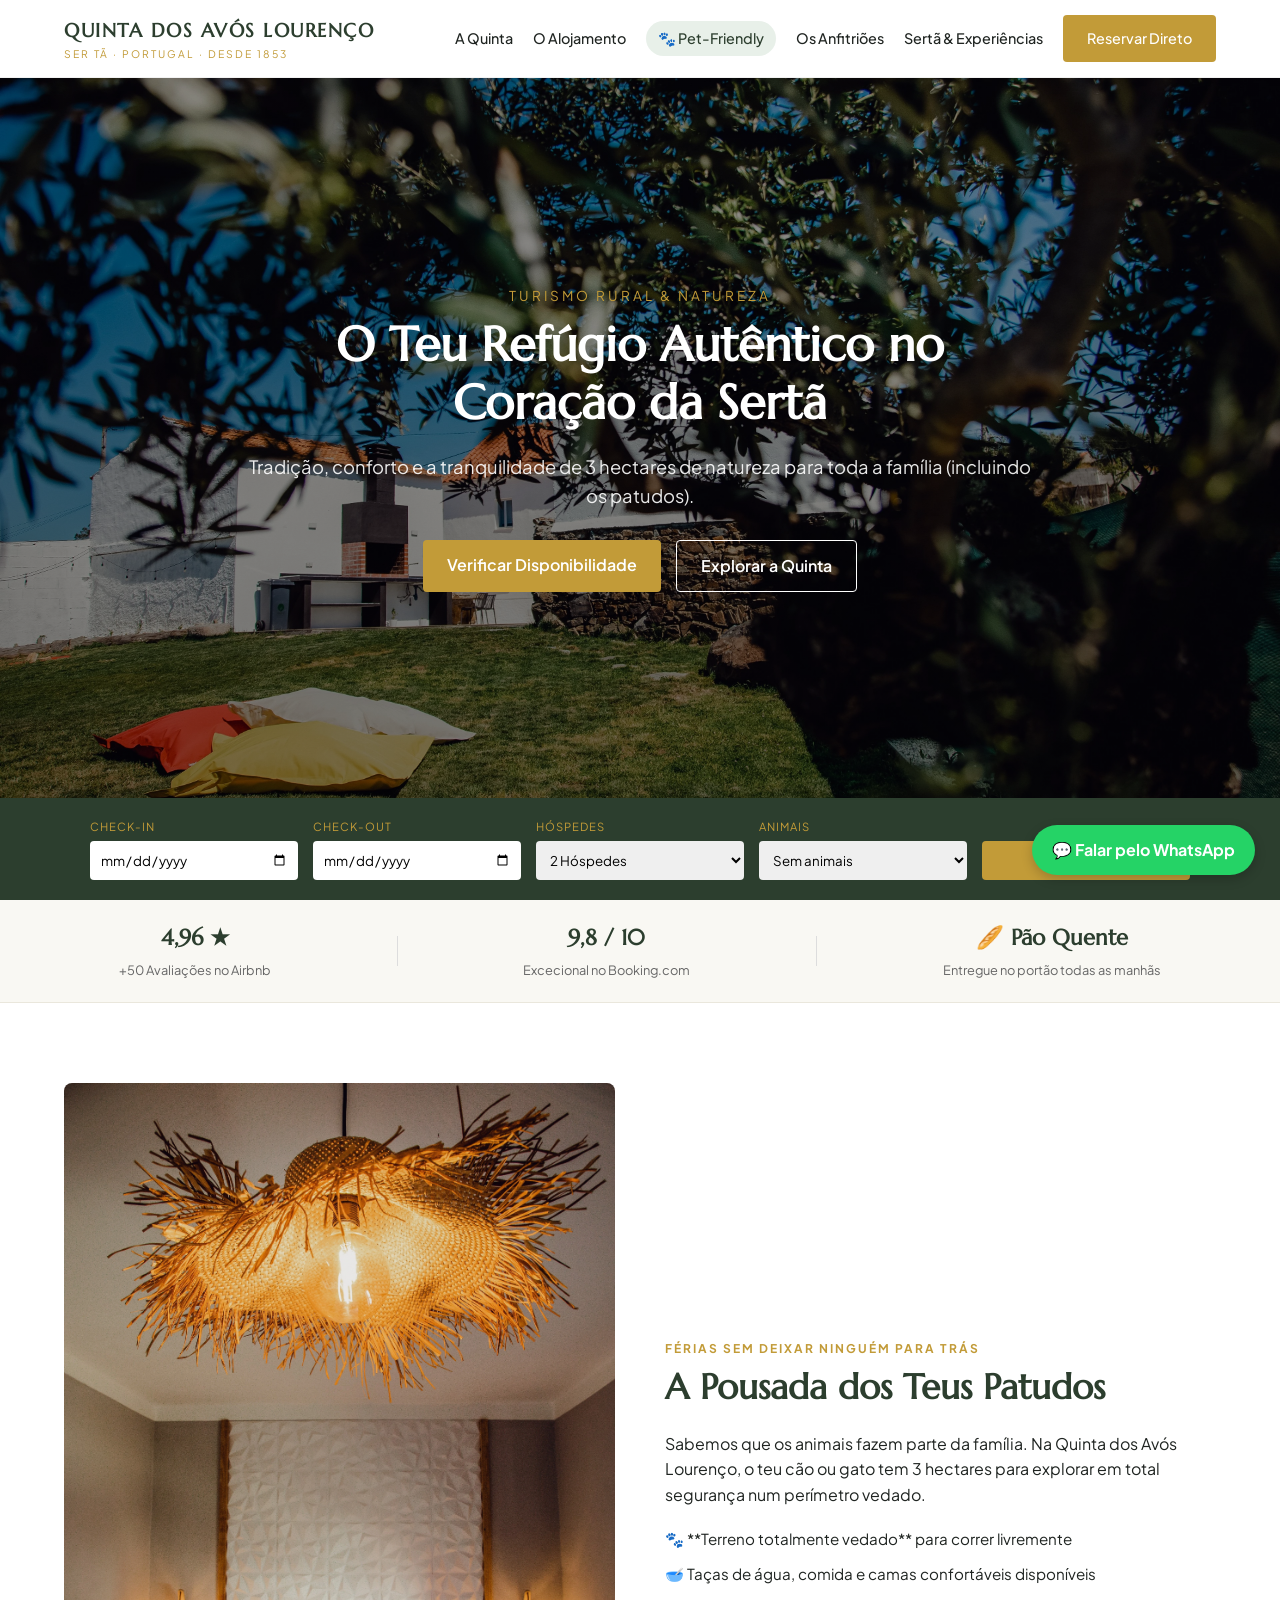
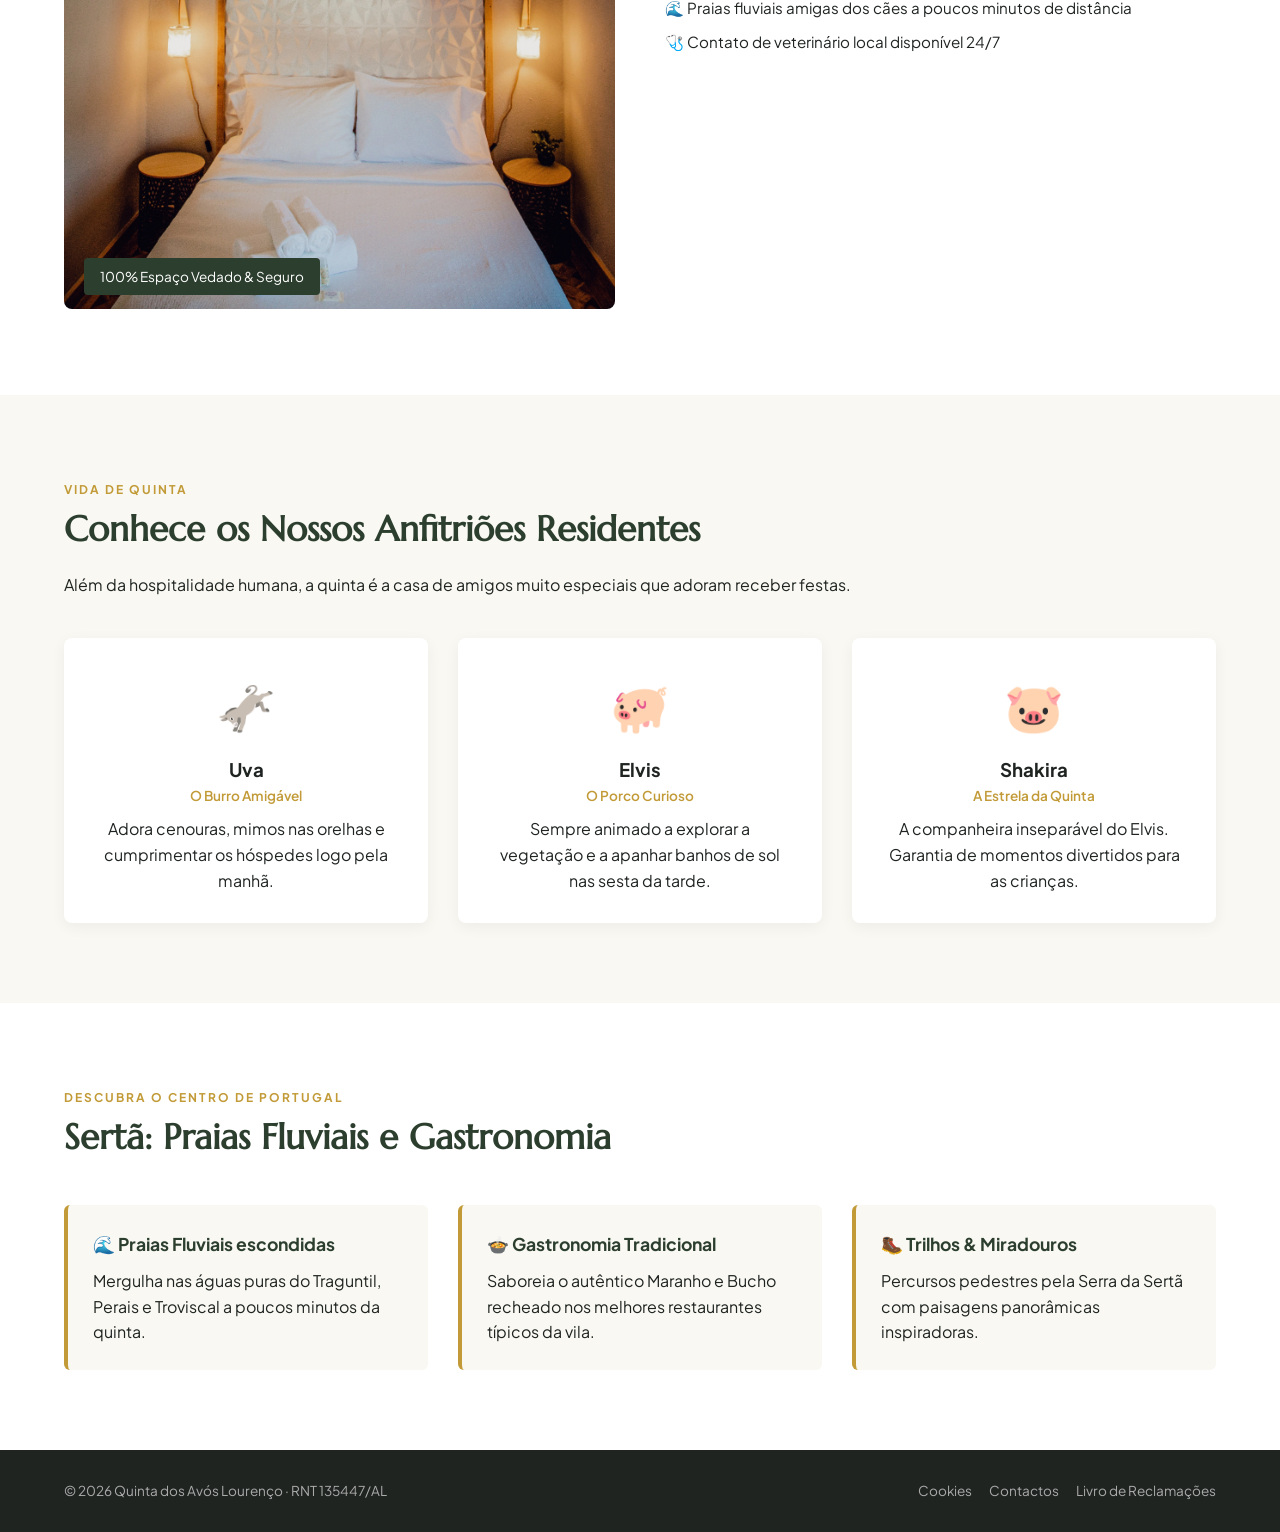
==== commit f2b5c231: "Revert "atualizações ao site 08/08/2026 02:24" This reverts commit f09824e9764de92cfb46dfbd79c81f4b2" ====
--- a/index.html
+++ b/index.html
@@ -17,18 +17,18 @@
 
 <body>
 
-  <!-- Header / Navegação Fixo e Centrado -->
+  <!-- Header / Navegação -->
   <header class="navbar">
     <div class="container nav-container">
       <a href="#" class="brand-logo">
-        <span class="brand-title">QUINTA DOS<br>AVÓS LOURENÇO</span>
-        <span class="brand-sub">SERTÃ · PORTUGAL · DESDE 1853*</span>
+        <span class="brand-title">QUINTA DOS AVÓS LOURENÇO</span>
+        <span class="brand-sub">SER TÃ · PORTUGAL · DESDE 1853</span>
       </a>
       <nav class="nav-menu">
-        <a href="Quinta/Quinta.html">A Quinta*</a>
-        <a href="#o-alojamento">O Alojamento</a>
-        <a href="#pet-friendly">Pet-Friendly</a>
-        <a href="#os-anfitrioes">Os Anfitriões</a>
+        <a href="#quinta">A Quinta</a>
+        <a href="#alojamento">O Alojamento</a>
+        <a href="#pet-friendly" class="badge-link">🐾 Pet-Friendly</a>
+        <a href="#animais">Os Anfitriões</a>
         <a href="#experiencias">Sertã & Experiências</a>
         <a href="#reservar" class="btn-primary">Reservar Direto</a>
       </nav>
--- a/css/style.css
+++ b/css/style.css
@@ -1,375 +1,297 @@
-/* ==========================================================================
-   VARIÁVEIS DE COR E TIPOGRAFIA
-   ========================================================================== */
+/* --- RESET & VARIAVEIS --- */
 :root {
-  --primary-color: #335544;
+  --color-primary: #2c3e2e;
   /* Verde Oliveira Escuro */
-  --accent-color: #D4AF37;
-  /* Dourado/Mostarda Rústico */
-  --text-dark: #2C2C2C;
-  --text-muted: #666666;
-  --bg-light: #F9F8F6;
-  /* Bege muito claro para fundo */
-  --white: #FFFFFF;
-
-  --font-head: 'Marcellus', serif;
+  --color-gold: #c29b38;
+  /* Dourado Nobre */
+  --color-dark: #1f2421;
+  /* Antracite / Texto principal */
+  --color-light: #f9f8f3;
+  /* Bege Areia Suave */
+  --color-white: #ffffff;
+  --font-heading: 'Marcellus', serif;
   --font-body: 'Plus Jakarta Sans', sans-serif;
-
-  --transition: all 0.3s ease;
-}
-
-/* ==========================================================================
-   RESETS BÁSICOS
-   ========================================================================== */
+}
+
 * {
   margin: 0;
   padding: 0;
   box-sizing: border-box;
 }
 
-html {
-  scroll-behavior: smooth;
-}
-
 body {
   font-family: var(--font-body);
-  color: var(--text-dark);
-  background-color: var(--white);
+  color: var(--color-dark);
+  background-color: #fff;
   line-height: 1.6;
 }
 
-h1,
-h2,
-h3,
-h4 {
-  font-family: var(--font-head);
-  font-weight: normal;
-  color: var(--primary-color);
-}
-
-a {
-  text-decoration: none;
-  color: inherit;
-}
-
-ul {
-  list-style: none;
-}
-
-/* ==========================================================================
-   CLASSES UTILITÁRIAS (LAYOUT)
-   ========================================================================== */
 .container {
+  width: 90%;
   max-width: 1200px;
   margin: 0 auto;
+}
+
+/* --- NAVEGAÇÃO / HEADER --- */
+.navbar {
+  position: sticky;
+  top: 0;
+  background: rgba(255, 255, 255, 0.95);
+  backdrop-filter: blur(10px);
+  z-index: 1000;
+  border-bottom: 1px solid rgba(0, 0, 0, 0.05);
+  padding: 15px 0;
+}
+
+.nav-container {
+  display: flex;
+  justify-content: space-between;
+  align-items: center;
+}
+
+.brand-logo {
+  text-decoration: none;
+  display: flex;
+  flex-direction: column;
+}
+
+.brand-title {
+  font-family: var(--font-heading);
+  font-size: 1.2rem;
+  color: var(--color-primary);
+  letter-spacing: 1.5px;
+  font-weight: bold;
+}
+
+.brand-sub {
+  font-size: 0.65rem;
+  color: var(--color-gold);
+  letter-spacing: 2px;
+}
+
+.nav-menu {
+  display: flex;
+  align-items: center;
+  gap: 20px;
+}
+
+.nav-menu a {
+  text-decoration: none;
+  color: var(--color-dark);
+  font-size: 0.9rem;
+  font-weight: 500;
+  transition: color 0.3s;
+}
+
+.nav-menu a:hover {
+  color: var(--color-gold);
+}
+
+.badge-link {
+  background: #e8f0e9;
+  padding: 6px 12px;
+  border-radius: 20px;
+  color: var(--color-primary) !important;
+}
+
+/* --- HERO SECTION --- */
+.hero {
+  height: 80vh;
+  background-size: cover;
+  background-position: center;
+  display: flex;
+  align-items: center;
+  justify-content: center;
+  text-align: center;
+  color: var(--color-white);
   padding: 0 20px;
 }
 
+.hero-content {
+  max-width: 800px;
+}
+
+.hero-tag {
+  font-size: 0.85rem;
+  letter-spacing: 3px;
+  text-transform: uppercase;
+  color: var(--color-gold);
+  margin-bottom: 10px;
+  display: block;
+}
+
+.hero h1 {
+  font-family: var(--font-heading);
+  font-size: 3rem;
+  line-height: 1.2;
+  margin-bottom: 20px;
+}
+
+.hero p {
+  font-size: 1.15rem;
+  margin-bottom: 30px;
+  opacity: 0.9;
+}
+
+.hero-buttons {
+  display: flex;
+  gap: 15px;
+  justify-content: center;
+}
+
+/* --- BOTÕES --- */
+.btn-primary,
+.btn-gold {
+  background-color: var(--color-gold);
+  color: var(--color-white) !important;
+  padding: 12px 24px;
+  border-radius: 4px;
+  text-decoration: none;
+  font-weight: 600;
+  display: inline-block;
+  border: none;
+  cursor: pointer;
+  transition: background 0.3s;
+}
+
+.btn-gold:hover,
+.btn-primary:hover {
+  background-color: #a3812b;
+}
+
+.btn-outline {
+  border: 1px solid var(--color-white);
+  color: var(--color-white);
+  padding: 12px 24px;
+  border-radius: 4px;
+  text-decoration: none;
+  font-weight: 600;
+}
+
+/* --- STICKY BOOKING BAR --- */
+.booking-bar {
+  background: var(--color-primary);
+  padding: 20px;
+  color: white;
+  box-shadow: 0 10px 25px rgba(0, 0, 0, 0.15);
+}
+
+.booking-form {
+  max-width: 1100px;
+  margin: 0 auto;
+  display: grid;
+  grid-template-columns: repeat(auto-fit, minmax(180px, 1fr));
+  gap: 15px;
+  align-items: end;
+}
+
+.form-group {
+  display: flex;
+  flex-direction: column;
+  gap: 5px;
+}
+
+.form-group label {
+  font-size: 0.7rem;
+  letter-spacing: 1px;
+  color: var(--color-gold);
+}
+
+.form-group input,
+.form-group select {
+  padding: 10px;
+  border-radius: 4px;
+  border: none;
+  font-family: var(--font-body);
+}
+
+.btn-search {
+  background: var(--color-gold);
+  color: white;
+  border: none;
+  padding: 12px;
+  font-weight: bold;
+  border-radius: 4px;
+  cursor: pointer;
+}
+
+/* --- PROVA SOCIAL / RATINGS --- */
+.ratings-strip {
+  background: var(--color-light);
+  padding: 20px 0;
+  border-bottom: 1px solid #eae7dc;
+}
+
+.ratings-container {
+  display: flex;
+  justify-content: space-around;
+  align-items: center;
+  flex-wrap: wrap;
+  gap: 15px;
+}
+
+.rating-item {
+  text-align: center;
+}
+
+.rating-score {
+  font-family: var(--font-heading);
+  font-size: 1.4rem;
+  font-weight: bold;
+  color: var(--color-primary);
+  display: block;
+}
+
+.rating-label {
+  font-size: 0.8rem;
+  color: #666;
+}
+
+.rating-divider {
+  width: 1px;
+  height: 30px;
+  background: #ddd;
+}
+
+/* --- SECCÕES E GRIDS --- */
 .section-padding {
   padding: 80px 0;
 }
 
-.text-center {
-  text-align: center;
-}
-
 .bg-light {
-  background-color: var(--bg-light);
+  background-color: var(--color-light);
 }
 
 .grid-2 {
   display: grid;
   grid-template-columns: 1fr 1fr;
-  gap: 60px;
+  gap: 50px;
   align-items: center;
 }
 
 .grid-3 {
   display: grid;
-  grid-template-columns: repeat(auto-fit, minmax(300px, 1fr));
-  gap: 40px;
+  grid-template-columns: repeat(auto-fit, minmax(280px, 1fr));
+  gap: 30px;
+  margin-top: 40px;
 }
 
 .sub-title {
-  display: block;
-  font-size: 0.85rem;
+  font-size: 0.75rem;
+  letter-spacing: 2px;
+  color: var(--color-gold);
+  text-transform: uppercase;
   font-weight: 700;
-  letter-spacing: 2px;
-  color: var(--accent-color);
-  text-transform: uppercase;
-  margin-bottom: 10px;
-}
-
-/* ==========================================================================
-   CABEÇALHO (NAVBAR)
-   ========================================================================== */
-.navbar {
-  position: absolute;
-  /* Para ficar por cima do Hero */
-  top: 0;
-  left: 0;
-  width: 100%;
-  padding: 20px 0;
-  z-index: 100;
-  background: linear-gradient(to bottom, rgba(0, 0, 0, 0.6) 0%, rgba(0, 0, 0, 0) 100%);
-  color: var(--white);
-}
-
-.nav-container {
-  display: flex;
-  justify-content: space-between;
-  align-items: center;
-}
-
-.brand-logo {
-  display: flex;
-  flex-direction: column;
-  color: var(--white);
-}
-
-.brand-title {
-  font-family: var(--font-head);
-  font-size: 1.5rem;
-  letter-spacing: 1px;
-}
-
-.brand-sub {
-  font-size: 0.7rem;
-  letter-spacing: 3px;
-  opacity: 0.8;
-}
-
-.nav-menu {
-  display: flex;
-  align-items: center;
-  gap: 25px;
-  font-size: 0.9rem;
-  font-weight: 600;
-}
-
-.nav-menu a {
-  white-space: nowrap;
-}
-
-.nav-menu a:not(.btn-primary):not(.badge-link):hover {
-  color: var(--accent-color);
-  transition: var(--transition);
-}
-
-.badge-link {
-  background-color: rgba(255, 255, 255, 0.1);
-  padding: 5px 12px;
-  border-radius: 20px;
-  /* border: 1px solid rgba(255, 255, 255, 0.3); */
-}
-
-.badge-link:hover {
-  background-color: var(--accent-color);
-  border-color: var(--accent-color);
-  color: var(--white);
-  transition: var(--transition);
-}
-
-.btn-primary {
-  background-color: var(--accent-color);
-  color: var(--white);
-  padding: 10px 24px;
-  border-radius: 4px;
-  transition: var(--transition);
-}
-
-.btn-primary:hover {
-  background-color: #b8962e;
-}
-
-/* ==========================================================================
-   SECÇÃO HERO
-   ========================================================================== */
-.hero {
-  height: 90vh;
-  background-size: cover;
-  background-position: center;
-  display: flex;
-  align-items: center;
-  justify-content: center;
-  text-align: center;
-  color: var(--white);
-  padding-top: 80px;
-  /* Compensa a navbar */
-}
-
-.hero-content {
-  max-width: 800px;
-  padding: 0 20px;
-}
-
-.hero-tag {
-  display: inline-block;
-  font-size: 0.85rem;
-  font-weight: 700;
-  letter-spacing: 2px;
-  text-transform: uppercase;
-  margin-bottom: 20px;
-  border-bottom: 2px solid var(--accent-color);
-  padding-bottom: 5px;
-}
-
-.hero h1 {
-  font-size: 4rem;
-  color: var(--white);
-  line-height: 1.1;
-  margin-bottom: 20px;
-  text-shadow: 2px 2px 4px rgba(0, 0, 0, 0.3);
-}
-
-.hero p {
-  font-size: 1.2rem;
-  margin-bottom: 40px;
-  opacity: 0.9;
-}
-
-.hero-buttons {
-  display: flex;
-  justify-content: center;
-  gap: 20px;
-}
-
-.btn-gold {
-  background-color: var(--accent-color);
-  color: var(--white);
-  padding: 15px 30px;
-  font-weight: 600;
-  border-radius: 4px;
-  transition: var(--transition);
-}
-
-.btn-gold:hover {
-  background-color: #b8962e;
-}
-
-.btn-outline {
-  border: 2px solid var(--white);
-  color: var(--white);
-  padding: 13px 30px;
-  font-weight: 600;
-  border-radius: 4px;
-  transition: var(--transition);
-}
-
-.btn-outline:hover {
-  background-color: var(--white);
-  color: var(--primary-color);
-}
-
-/* ==========================================================================
-   BARRA DE RESERVAS (BOOKING BAR)
-   ========================================================================== */
-.booking-bar {
-  background-color: var(--white);
-  max-width: 1000px;
-  margin: -50px auto 0;
-  position: relative;
-  z-index: 10;
-  border-radius: 8px;
-  box-shadow: 0 10px 30px rgba(0, 0, 0, 0.08);
-  padding: 20px;
-}
-
-.booking-form {
-  display: flex;
-  justify-content: space-between;
-  align-items: flex-end;
-  gap: 15px;
-}
-
-.form-group {
-  display: flex;
-  flex-direction: column;
-  flex: 1;
-}
-
-.form-group label {
-  font-size: 0.75rem;
-  font-weight: 700;
-  color: var(--text-muted);
-  margin-bottom: 8px;
-  letter-spacing: 1px;
-}
-
-.form-group input,
-.form-group select {
-  padding: 12px;
-  border: 1px solid #E0E0E0;
-  border-radius: 4px;
-  font-family: var(--font-body);
-  font-size: 1rem;
-  color: var(--text-dark);
-  background-color: var(--bg-light);
-}
-
-.btn-search {
-  background-color: var(--primary-color);
-  color: var(--white);
-  border: none;
-  padding: 14px 30px;
-  font-size: 1rem;
-  font-weight: 600;
-  font-family: var(--font-body);
-  border-radius: 4px;
-  cursor: pointer;
-  height: 47px;
-  transition: var(--transition);
-}
-
-.btn-search:hover {
-  background-color: #2c381e;
-}
-
-/* ==========================================================================
-   PROVA SOCIAL (RATINGS STRIP)
-   ========================================================================== */
-.ratings-strip {
-  background-color: var(--primary-color);
-  color: var(--white);
-  padding: 30px 0;
-  margin-top: 60px;
-}
-
-.ratings-container {
-  display: flex;
-  justify-content: space-around;
-  align-items: center;
-}
-
-.rating-item {
-  display: flex;
-  flex-direction: column;
-  align-items: center;
-  text-align: center;
-}
-
-.rating-score {
-  font-family: var(--font-head);
-  font-size: 1.8rem;
-  color: var(--accent-color);
-  margin-bottom: 5px;
-}
-
-.rating-label {
-  font-size: 0.9rem;
-  font-weight: 300;
-  opacity: 0.9;
-}
-
-.rating-divider {
-  width: 1px;
-  height: 40px;
-  background-color: rgba(255, 255, 255, 0.2);
-}
-
-/* ==========================================================================
-   SECÇÃO PET-FRIENDLY
-   ========================================================================== */
+}
+
+h2 {
+  font-family: var(--font-heading);
+  font-size: 2.2rem;
+  color: var(--color-primary);
+  margin-bottom: 15px;
+}
+
+/* --- PET FRIENDLY --- */
 .pet-image {
   position: relative;
 }
@@ -377,254 +299,115 @@
 .pet-image img {
   width: 100%;
   border-radius: 8px;
-  box-shadow: 0 10px 30px rgba(0, 0, 0, 0.1);
-  display: block;
+  object-fit: cover;
 }
 
 .pet-badge {
   position: absolute;
-  bottom: -20px;
-  right: -20px;
-  background-color: var(--primary-color);
-  color: var(--white);
-  padding: 15px 25px;
+  bottom: 20px;
+  left: 20px;
+  background: var(--color-primary);
+  color: white;
+  padding: 8px 16px;
+  font-size: 0.85rem;
   border-radius: 4px;
-  font-weight: 600;
-  box-shadow: 0 5px 15px rgba(0, 0, 0, 0.2);
-}
-
-.pet-text h2 {
-  font-size: 2.5rem;
-  margin-bottom: 20px;
-}
-
-.pet-text p {
-  font-size: 1.1rem;
-  color: var(--text-muted);
-  margin-bottom: 30px;
+}
+
+.pet-features {
+  list-style: none;
+  margin-top: 20px;
 }
 
 .pet-features li {
-  margin-bottom: 15px;
-  font-size: 1.05rem;
-  display: flex;
-  align-items: flex-start;
-  gap: 10px;
-}
-
-/* ==========================================================================
-   OS ANFITRIÕES (ANIMAIS)
-   ========================================================================== */
-.section-desc {
-  max-width: 600px;
-  margin: 0 auto 50px;
-  color: var(--text-muted);
-  font-size: 1.1rem;
-}
-
+  margin-bottom: 10px;
+  font-size: 0.95rem;
+}
+
+/* --- CARDS DE ANIMAIS --- */
 .animal-card {
-  background-color: var(--white);
-  padding: 40px 30px;
-  border-radius: 8px;
-  box-shadow: 0 5px 20px rgba(0, 0, 0, 0.05);
-  transition: var(--transition);
-}
-
-.animal-card:hover {
-  transform: translateY(-10px);
-  box-shadow: 0 15px 30px rgba(0, 0, 0, 0.1);
-}
-
-.animal-avatar {
-  font-size: 4rem;
-  margin-bottom: 20px;
-}
-
-.animal-card h3 {
-  font-size: 1.8rem;
-  margin-bottom: 5px;
-}
-
-.animal-role {
-  color: var(--accent-color);
-  font-weight: 700;
-  font-size: 0.85rem;
-  text-transform: uppercase;
-  margin-bottom: 15px;
-}
-
-.animal-card p:not(.animal-role) {
-  color: var(--text-muted);
-}
-
-/* ==========================================================================
-   GUIA LOCAL SERTÃ
-   ========================================================================== */
-.guide-card {
-  background-color: var(--bg-light);
+  background: white;
   padding: 30px;
   border-radius: 8px;
-  border-top: 3px solid transparent;
-  transition: var(--transition);
-}
-
-.guide-card:hover {
-  border-top: 3px solid var(--accent-color);
-  background-color: var(--white);
-  box-shadow: 0 10px 20px rgba(0, 0, 0, 0.05);
+  box-shadow: 0 4px 15px rgba(0, 0, 0, 0.05);
+  text-align: center;
+}
+
+.animal-avatar {
+  font-size: 3rem;
+  margin-bottom: 10px;
+}
+
+.animal-role {
+  color: var(--color-gold);
+  font-size: 0.85rem;
+  font-weight: 600;
+  margin-bottom: 10px;
+}
+
+/* --- GUIA LOCAL --- */
+.guide-card {
+  background: var(--color-light);
+  padding: 25px;
+  border-radius: 6px;
+  border-left: 4px solid var(--color-gold);
 }
 
 .guide-card h3 {
-  font-size: 1.3rem;
-  margin-bottom: 15px;
-}
-
-.guide-card p {
-  color: var(--text-muted);
-  font-size: 0.95rem;
-}
-
-/* ==========================================================================
-   WIDGET WHATSAPP
-   ========================================================================== */
+  font-size: 1.1rem;
+  margin-bottom: 10px;
+  color: var(--color-primary);
+}
+
+/* --- WHATSAPP FLUTUANTE --- */
 .whatsapp-btn {
   position: fixed;
-  bottom: 30px;
-  right: 30px;
-  background-color: #25D366;
-  color: var(--white);
+  bottom: 25px;
+  right: 25px;
+  background: #25d366;
+  color: white;
   padding: 12px 20px;
-  border-radius: 50px;
-  font-weight: 600;
-  box-shadow: 0 4px 10px rgba(0, 0, 0, 0.2);
+  border-radius: 30px;
+  text-decoration: none;
+  font-weight: bold;
+  box-shadow: 0 4px 12px rgba(0, 0, 0, 0.2);
   z-index: 999;
-  transition: var(--transition);
-}
-
-.whatsapp-btn:hover {
-  transform: scale(1.05);
-  background-color: #1EBE56;
-}
-
-/* ==========================================================================
-   RODAPÉ (FOOTER)
-   ========================================================================== */
+}
+
+/* --- FOOTER --- */
 .footer {
-  background-color: var(--text-dark);
-  color: var(--white);
-  padding: 40px 0;
-  font-size: 0.9rem;
+  background: var(--color-dark);
+  color: #aaa;
+  padding: 30px 0;
+  font-size: 0.85rem;
 }
 
 .footer-container {
   display: flex;
   justify-content: space-between;
   align-items: center;
+  flex-wrap: wrap;
+  gap: 15px;
 }
 
 .footer-links a {
-  margin-left: 20px;
-  color: #A0A0A0;
-  transition: var(--transition);
-}
-
-.footer-links a:hover {
-  color: var(--white);
-}
-
-/* ==========================================================================
-   RESPONSIVIDADE (MOBILE & TABLET)
-   ========================================================================== */
-@media (max-width: 992px) {
-  .hero h1 {
-    font-size: 3rem;
-  }
-
+  color: #aaa;
+  text-decoration: none;
+  margin-left: 15px;
+}
+
+/* --- RESPONSIVIDADE --- */
+@media (max-width: 768px) {
   .grid-2 {
     grid-template-columns: 1fr;
-    gap: 40px;
   }
 
-  .pet-badge {
-    right: 20px;
-    bottom: 20px;
+  .hero h1 {
+    font-size: 2rem;
   }
 
-  .ratings-container {
-    flex-direction: column;
-    gap: 30px;
-  }
-
-  .rating-divider {
+  .nav-menu {
     display: none;
   }
 
-  .booking-bar {
-    margin: 20px 20px 0;
-    width: auto;
-  }
-}
-
-@media (max-width: 768px) {
-  .nav-container {
-    flex-direction: column;
-    gap: 15px;
-  }
-
-  .nav-menu {
-    flex-wrap: wrap;
-    justify-content: center;
-  }
-
-  .booking-form {
-    flex-direction: column;
-    align-items: stretch;
-  }
-
-  .btn-search {
-    height: auto;
-    padding: 15px;
-  }
-
-  .footer-container {
-    flex-direction: column;
-    gap: 20px;
-    text-align: center;
-  }
-
-  .footer-links a {
-    margin: 0 10px;
-  }
-}
-
-/* ==========================================================================
-   CORREÇÃO DE PROPORÇÕES DE IMAGENS (Evitar distorção)
-   ========================================================================== */
-.feature-image {
-  width: 100%;
-  height: 400px;
-  /* Define uma altura fixa e elegante para as imagens de lado a lado */
-  overflow: hidden;
-  border-radius: 8px;
-  box-shadow: 0 10px 30px rgba(0, 0, 0, 0.1);
-}
-
-.feature-image img,
-.pet-image img {
-  width: 100%;
-  height: 100%;
-  object-fit: cover;
-  /* Esta é a regra mágica: corta a imagem para preencher sem distorcer */
-  object-position: center;
-  /* Mantém o foco no centro da foto */
-  display: block;
-}
-
-/* Ajuste específico para a imagem do cabeçalho nas páginas internas */
-.hero-internal {
-  height: 50vh;
-  display: flex;
-  align-items: center;
-  justify-content: center;
-  text-align: center;
+  /* Podes adicionar menu mobile hamburguer */
 }
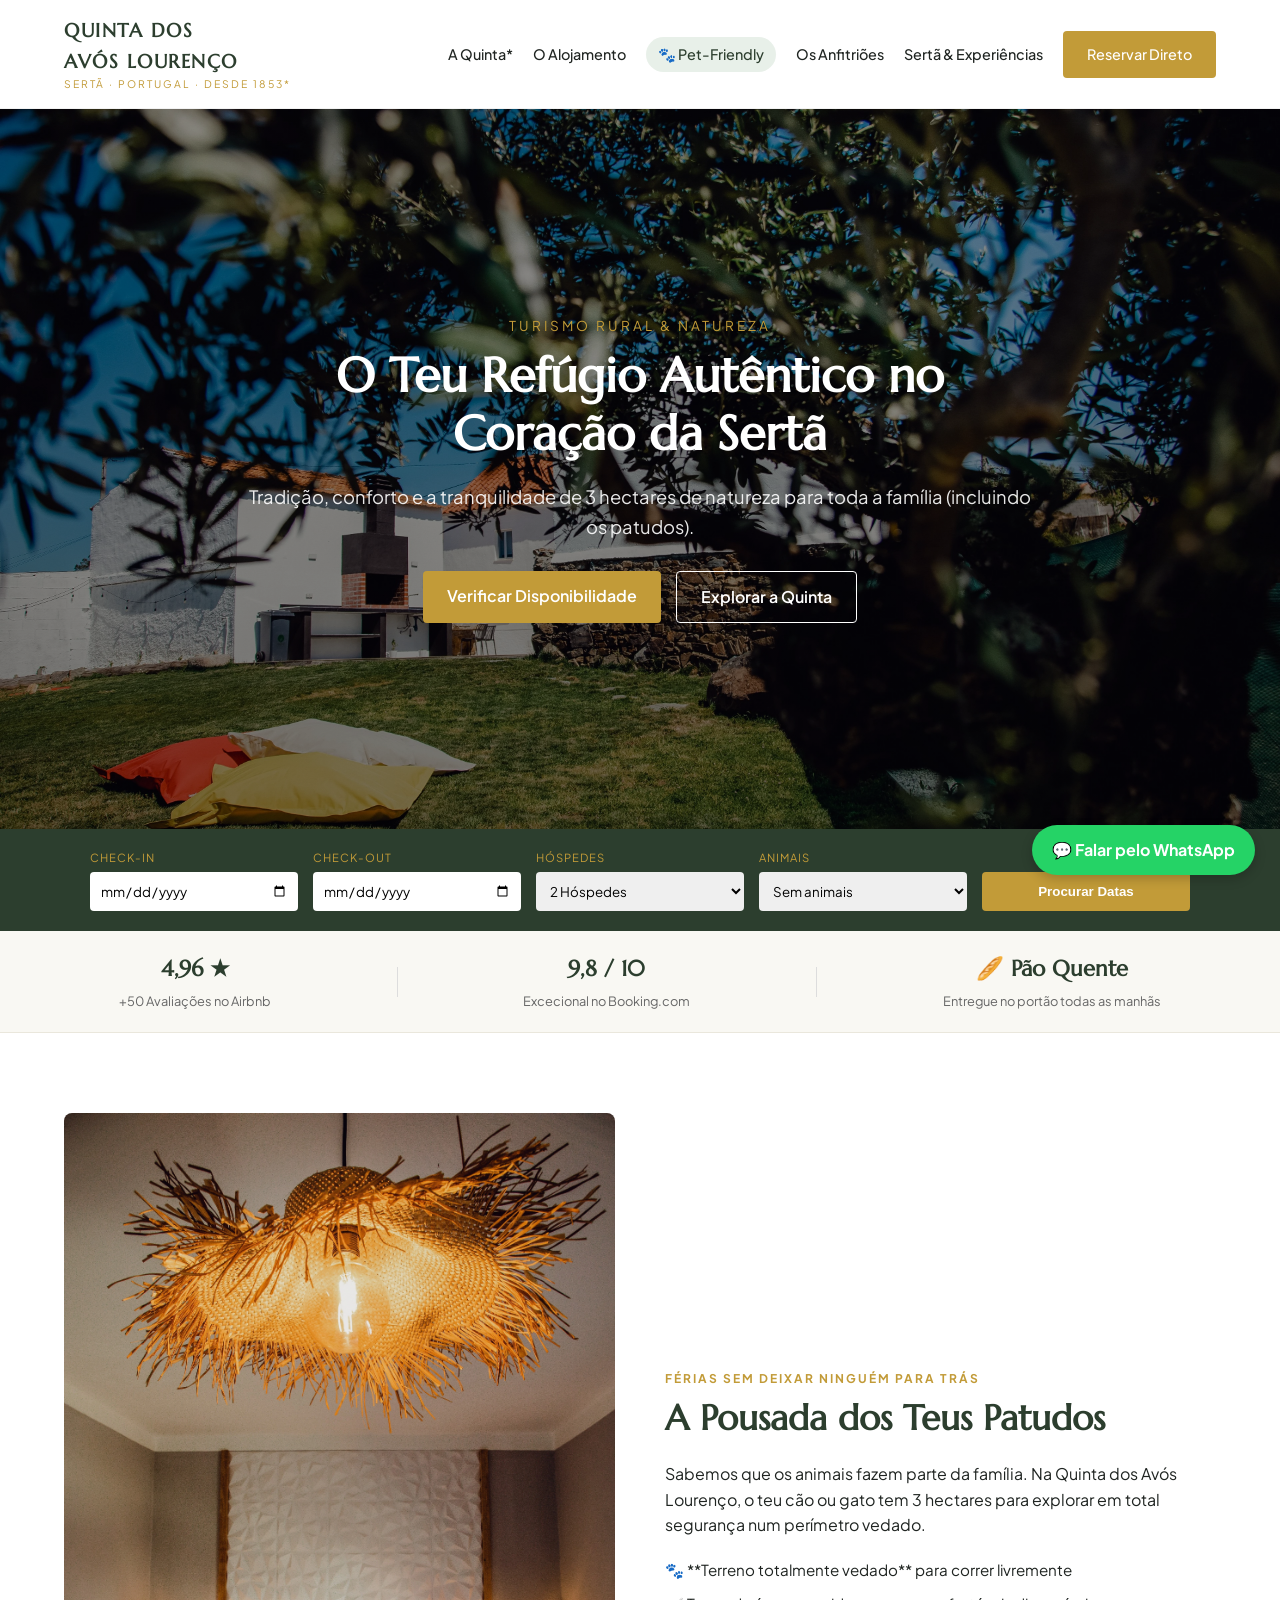
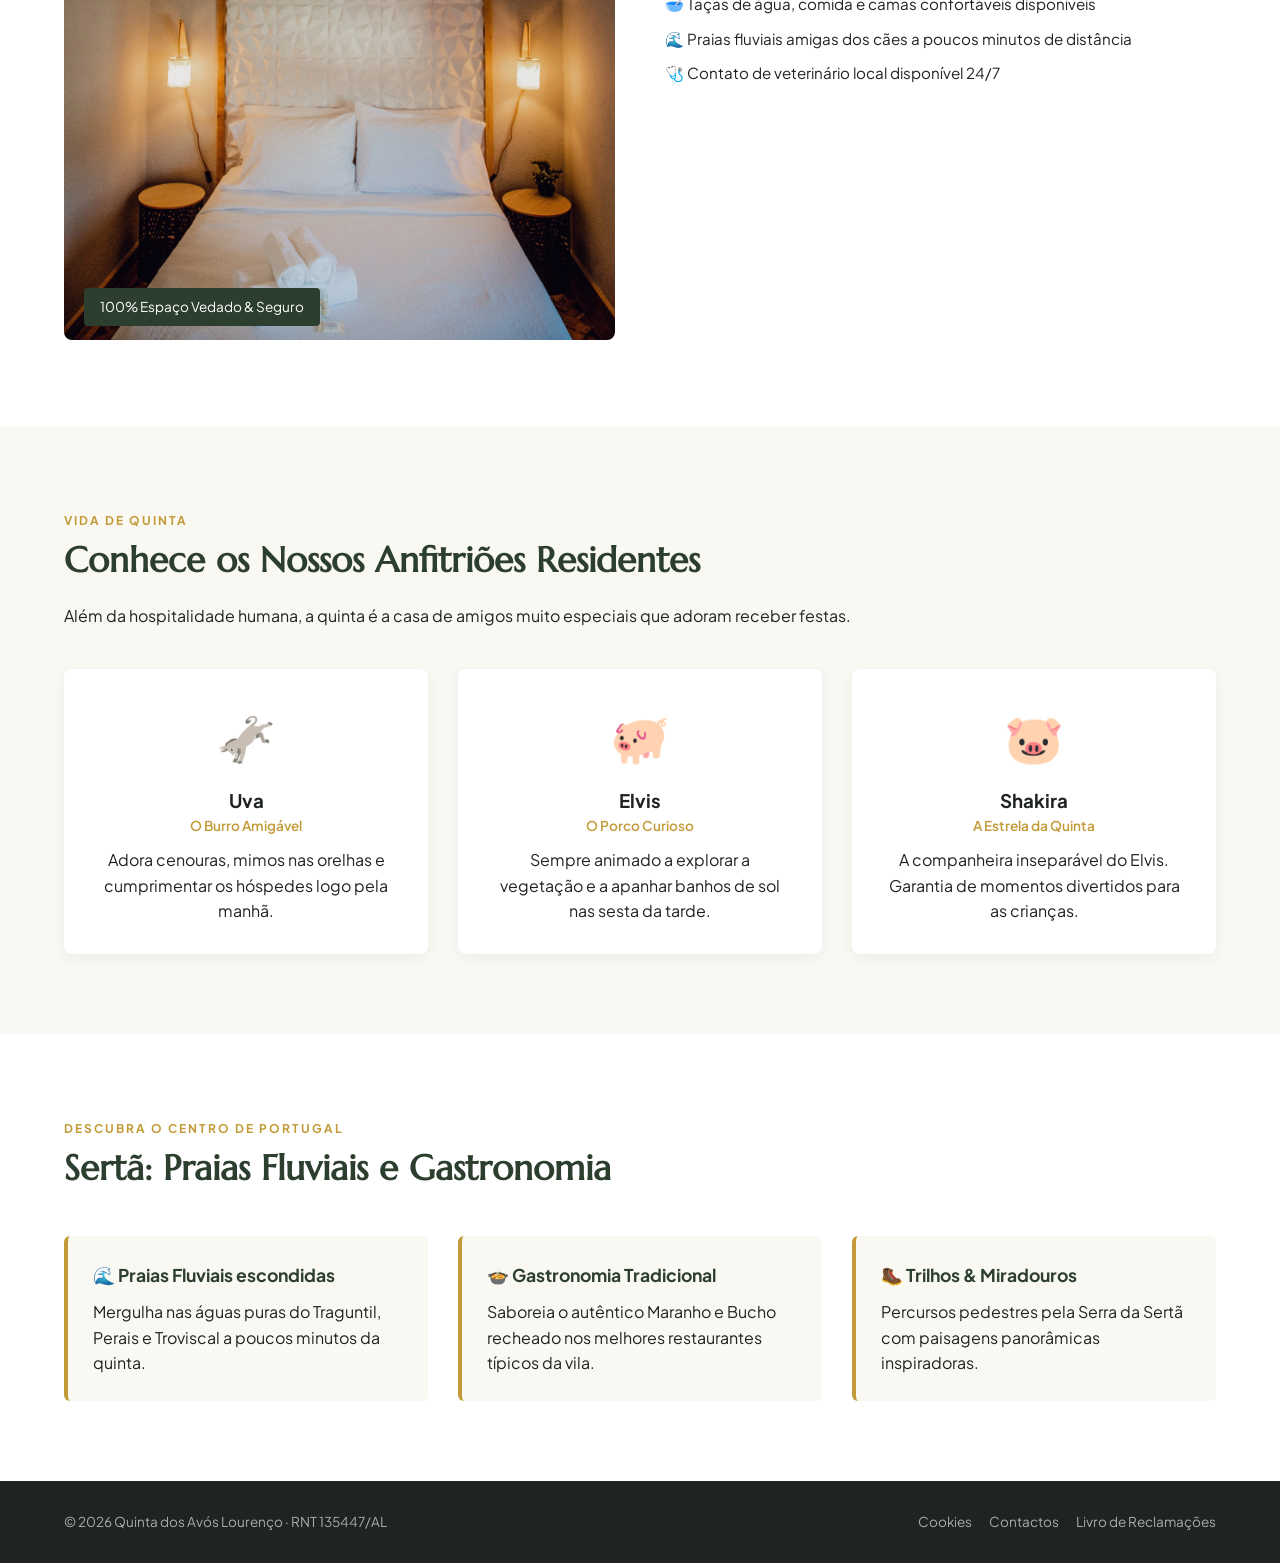
==== commit 8ee9e701: "novas mudanças" ====
--- a/index.html
+++ b/index.html
@@ -21,11 +21,11 @@
   <header class="navbar">
     <div class="container nav-container">
       <a href="#" class="brand-logo">
-        <span class="brand-title">QUINTA DOS AVÓS LOURENÇO</span>
-        <span class="brand-sub">SER TÃ · PORTUGAL · DESDE 1853</span>
+        <span class="brand-title">QUINTA DOS <br> AVÓS LOURENÇO</span>
+        <span class="brand-sub">SERTÃ · PORTUGAL · DESDE 1853*</span>
       </a>
       <nav class="nav-menu">
-        <a href="#quinta">A Quinta</a>
+        <a href="Quinta/Quinta.html">A Quinta*</a>
         <a href="#alojamento">O Alojamento</a>
         <a href="#pet-friendly" class="badge-link">🐾 Pet-Friendly</a>
         <a href="#animais">Os Anfitriões</a>
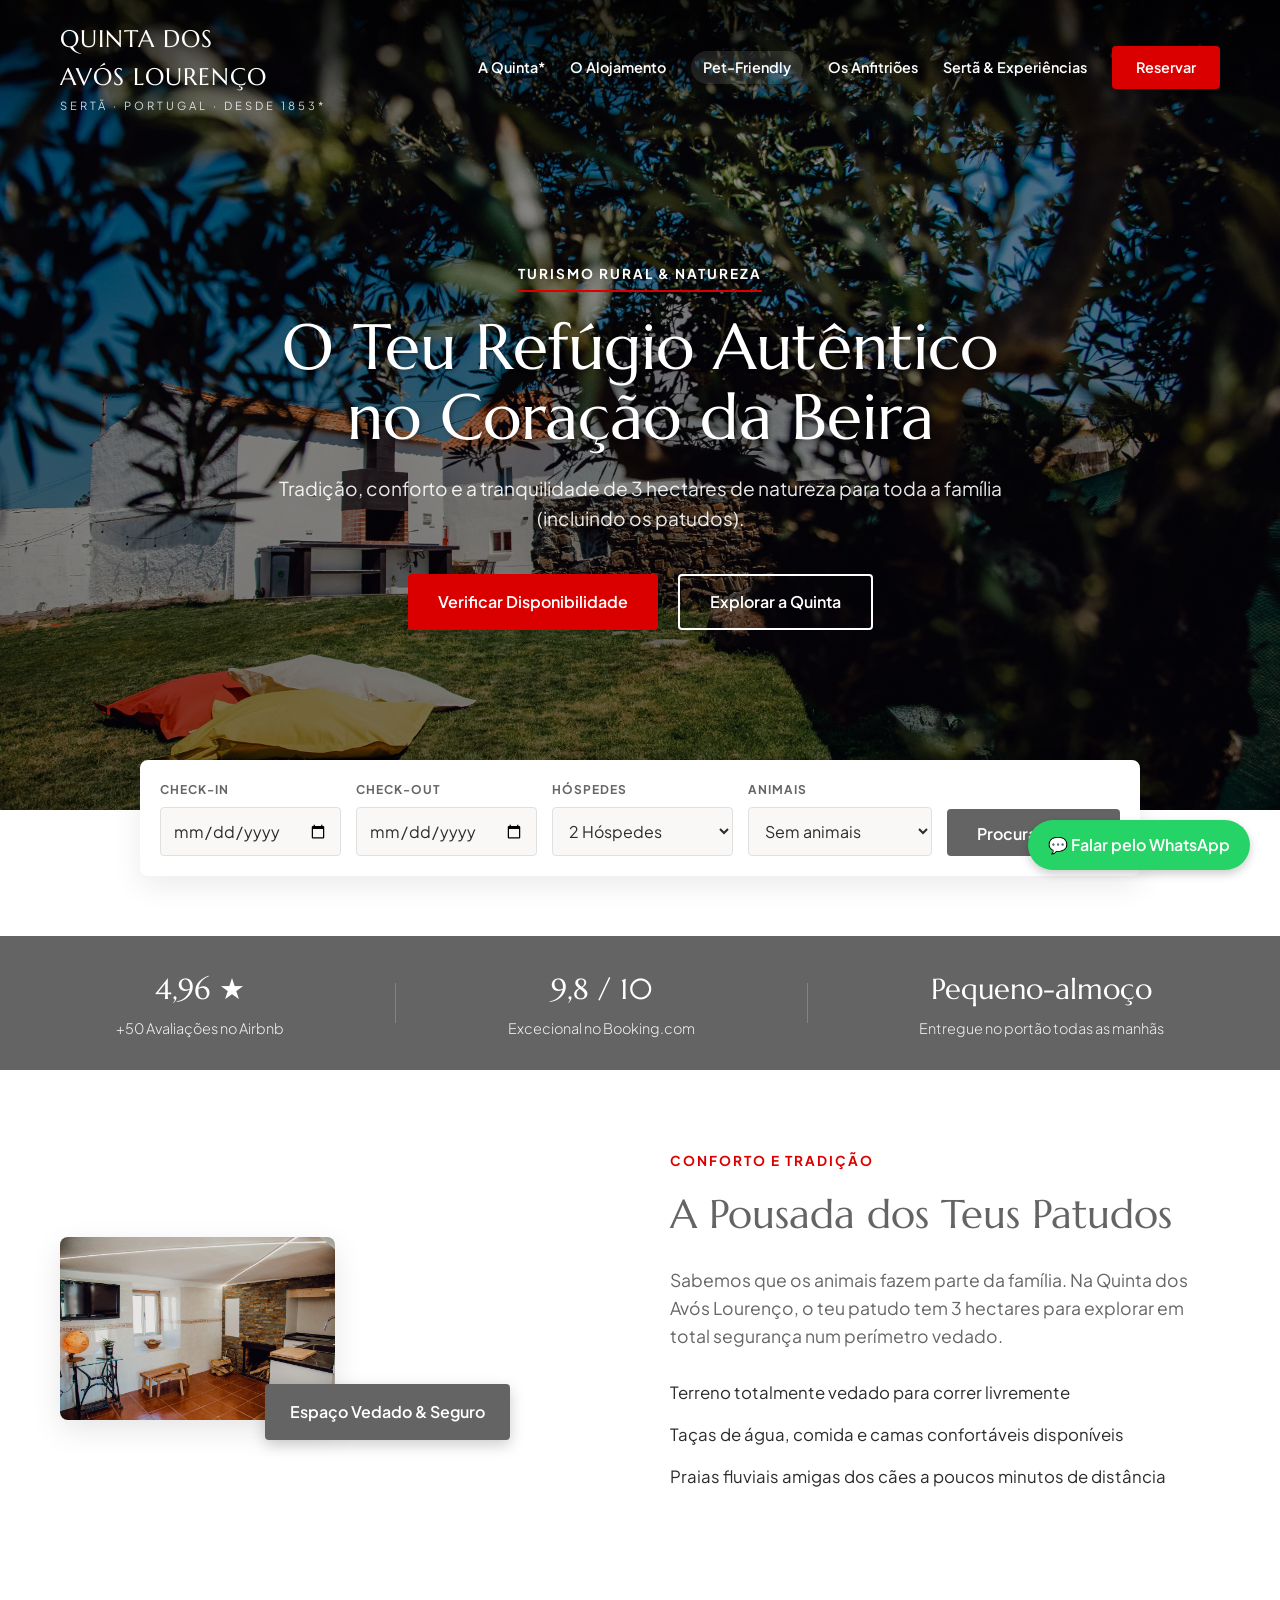
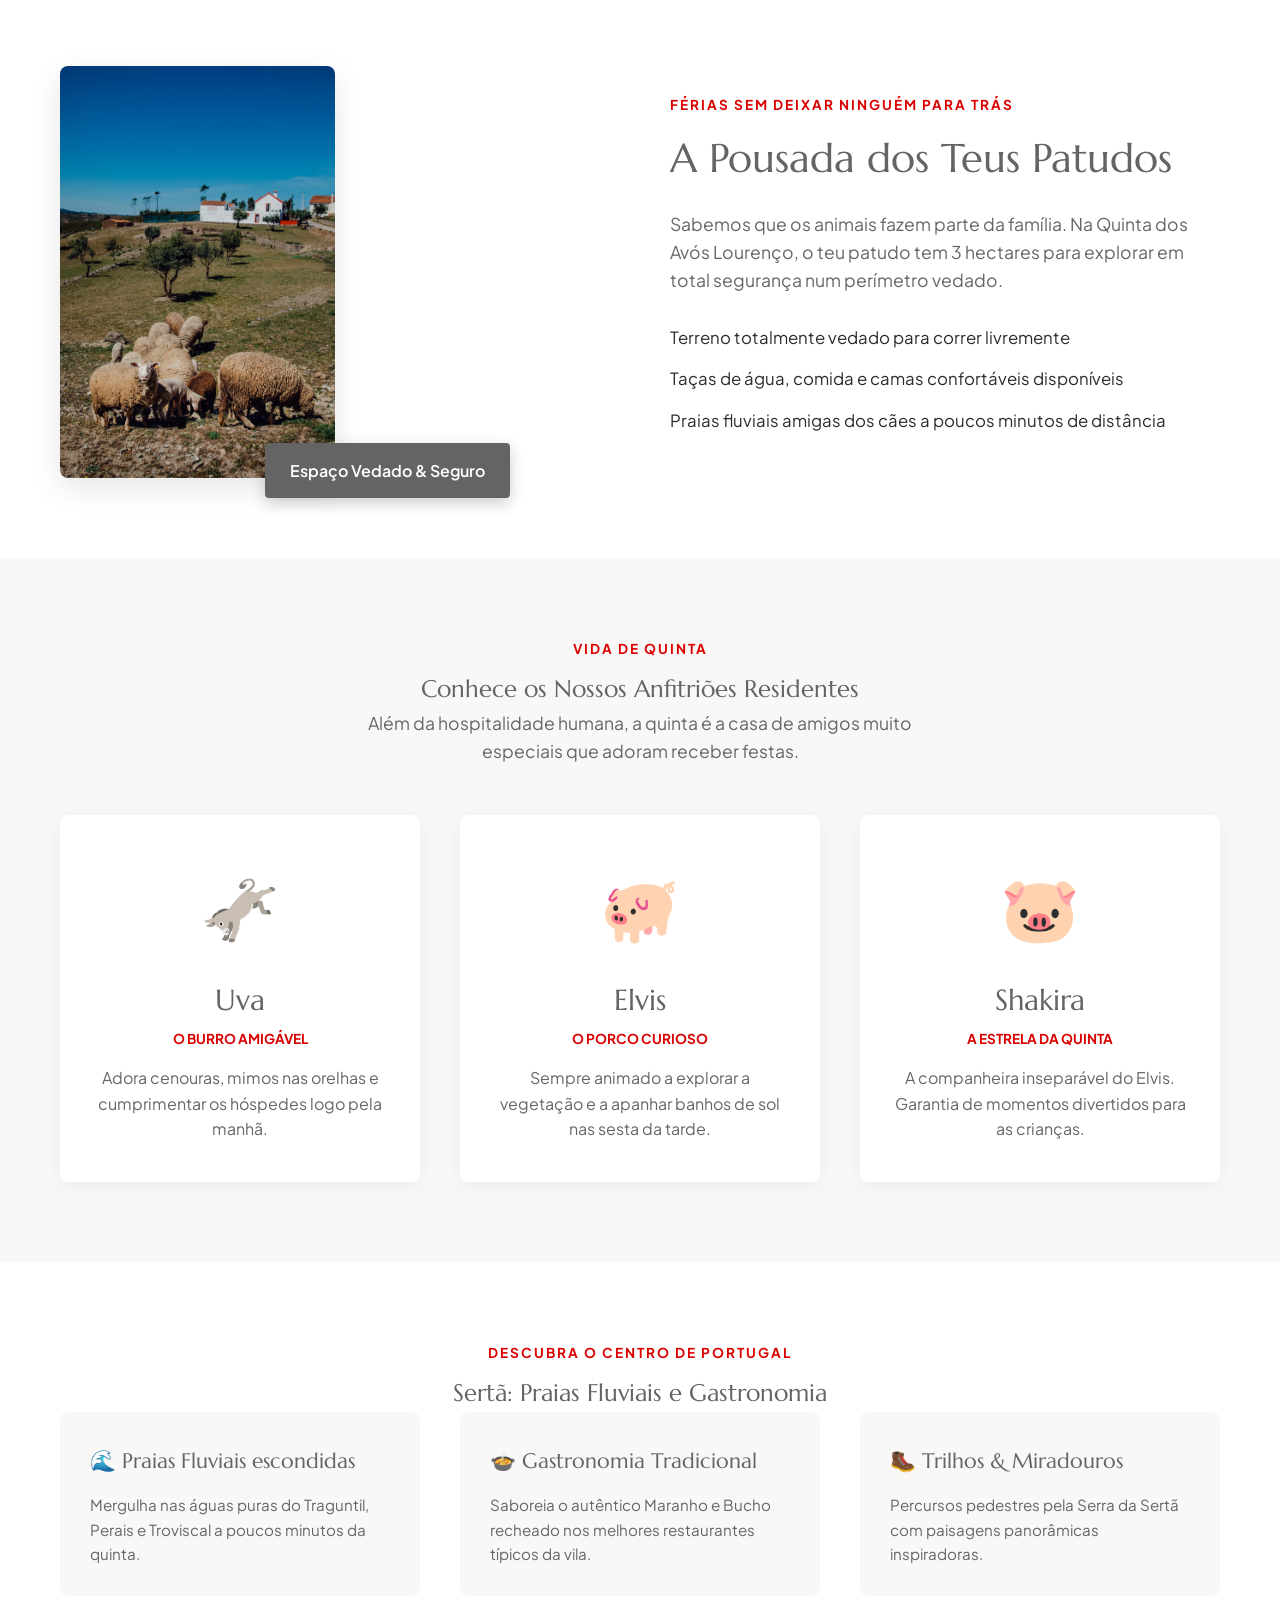
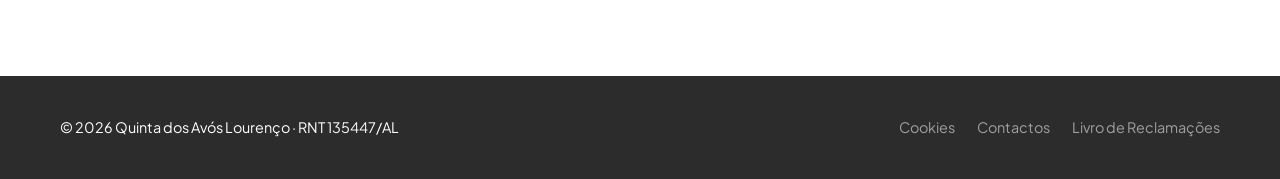
==== commit 49fd8815: "alterações dia 13/08" ====
--- a/index.html
+++ b/index.html
@@ -27,10 +27,10 @@
       <nav class="nav-menu">
         <a href="Quinta/Quinta.html">A Quinta*</a>
         <a href="#alojamento">O Alojamento</a>
-        <a href="#pet-friendly" class="badge-link">🐾 Pet-Friendly</a>
+        <a href="#pet-friendly" class="badge-link">Pet-Friendly</a>
         <a href="#animais">Os Anfitriões</a>
         <a href="#experiencias">Sertã & Experiências</a>
-        <a href="#reservar" class="btn-primary">Reservar Direto</a>
+        <a href="#reservar" class="btn-primary">Reservar</a>
       </nav>
     </div>
   </header>
@@ -40,7 +40,7 @@
     style="background-image: linear-gradient(rgba(0,0,0,0.35), rgba(0,0,0,0.45)), url('images/galeria1.webp');">
     <div class="hero-content">
       <span class="hero-tag">Turismo Rural & Natureza</span>
-      <h1>O Teu Refúgio Autêntico no Coração da Sertã</h1>
+      <h1>O Teu Refúgio Autêntico no Coração da Beira</h1>
       <p>Tradição, conforto e a tranquilidade de 3 hectares de natureza para toda a família (incluindo os patudos).</p>
       <div class="hero-buttons">
         <a href="#booking-bar" class="btn-gold">Verificar Disponibilidade</a>
@@ -73,7 +73,7 @@
         <label for="pets">ANIMAIS</label>
         <select id="pets">
           <option value="0">Sem animais</option>
-          <option value="1">1 Cão / Gato</option>
+          <option value="1">1 patudo</option>
           <option value="2+">2 ou mais patudos</option>
         </select>
       </div>
@@ -95,29 +95,49 @@
       </div>
       <div class="rating-divider"></div>
       <div class="rating-item">
-        <span class="rating-score">🥖 Pão Quente</span>
+        <span class="rating-score">Pequeno-almoço</span>
         <span class="rating-label">Entregue no portão todas as manhãs</span>
       </div>
     </div>
   </section>
 
-  <!-- Secção Pousada dos Patudos (Foco Pet-Friendly) -->
+  <!-- Secção Conforto e Tradição -->
   <section id="pet-friendly" class="section-padding pet-section">
     <div class="container grid-2">
-      <div class="pet-image">
-        <img src="images/galeria10.webp" alt="Espaço exterior Pet-Friendly na Quinta dos Avós Lourenço">
-        <span class="pet-badge">100% Espaço Vedado & Seguro</span>
+      <div class="pet-image img" ,style="right: 100px">
+        <img src="images/galeria13.webp" alt=" Espaço exterior Pet-Friendly na Quinta dos Avós Lourenço">
+        <span class="pet-badge">Espaço Vedado & Seguro</span>
+      </div>
+      <div class="pet-text">
+        <span class="sub-title">Conforto e Tradição</span>
+        <h2>A Pousada dos Teus Patudos</h2>
+        <p>Sabemos que os animais fazem parte da família. Na Quinta dos Avós Lourenço, o teu patudo tem 3 hectares
+          para explorar em total segurança num perímetro vedado.</p>
+        <ul class="pet-features">
+          <li>Terreno totalmente vedado para correr livremente</li>
+          <li>Taças de água, comida e camas confortáveis disponíveis</li>
+          <li>Praias fluviais amigas dos cães a poucos minutos de distância</li>
+        </ul>
+      </div>
+    </div>
+  </section>
+
+  <!-- Secção A Pousada dos teus patudos -->
+  <section id="pet-friendly" class="section-padding pet-section">
+    <div class="container grid-2">
+      <div class="pet-image img" ,style="right: 100px">
+        <img src="images/galeria2.webp" alt=" Espaço exterior Pet-Friendly na Quinta dos Avós Lourenço">
+        <span class="pet-badge">Espaço Vedado & Seguro</span>
       </div>
       <div class="pet-text">
         <span class="sub-title">FÉRIAS SEM DEIXAR NINGUÉM PARA TRÁS</span>
         <h2>A Pousada dos Teus Patudos</h2>
-        <p>Sabemos que os animais fazem parte da família. Na Quinta dos Avós Lourenço, o teu cão ou gato tem 3 hectares
+        <p>Sabemos que os animais fazem parte da família. Na Quinta dos Avós Lourenço, o teu patudo tem 3 hectares
           para explorar em total segurança num perímetro vedado.</p>
         <ul class="pet-features">
-          <li>🐾 **Terreno totalmente vedado** para correr livremente</li>
-          <li>🥣 Taças de água, comida e camas confortáveis disponíveis</li>
-          <li>🌊 Praias fluviais amigas dos cães a poucos minutos de distância</li>
-          <li>🩺 Contato de veterinário local disponível 24/7</li>
+          <li>Terreno totalmente vedado para correr livremente</li>
+          <li>Taças de água, comida e camas confortáveis disponíveis</li>
+          <li>Praias fluviais amigas dos cães a poucos minutos de distância</li>
         </ul>
       </div>
     </div>
--- a/css/style.css
+++ b/css/style.css
@@ -1,413 +1,639 @@
-/* --- RESET & VARIAVEIS --- */
+/* ==========================================================================
+   VARIÁVEIS DE COR E TIPOGRAFIA
+   ========================================================================== */
 :root {
-  --color-primary: #2c3e2e;
+  --primary-color: #646464;
   /* Verde Oliveira Escuro */
-  --color-gold: #c29b38;
-  /* Dourado Nobre */
-  --color-dark: #1f2421;
-  /* Antracite / Texto principal */
-  --color-light: #f9f8f3;
-  /* Bege Areia Suave */
-  --color-white: #ffffff;
-  --font-heading: 'Marcellus', serif;
+  --accent-color: #db0000;
+  /* Dourado/Mostarda Rústico */
+  --text-dark: #2C2C2C;
+  --text-muted: #666666;
+  --bg-light: #F9F8F6;
+  /* Bege muito claro para fundo */
+  --white: #FFFFFF;
+
+  --font-head: 'Marcellus', serif;
   --font-body: 'Plus Jakarta Sans', sans-serif;
-}
-
+
+  --transition: all 0.3s ease;
+}
+
+/* ==========================================================================
+   RESETS BÁSICOS
+   ========================================================================== */
 * {
   margin: 0;
   padding: 0;
   box-sizing: border-box;
 }
 
+html {
+  scroll-behavior: smooth;
+}
+
 body {
   font-family: var(--font-body);
-  color: var(--color-dark);
-  background-color: #fff;
+  color: var(--text-dark);
+  background-color: var(--white);
   line-height: 1.6;
 }
 
+h1,
+h2,
+h3,
+h4 {
+  font-family: var(--font-head);
+  font-weight: normal;
+  color: var(--primary-color);
+}
+
+a {
+  text-decoration: none;
+  color: inherit;
+}
+
+ul {
+  list-style: none;
+}
+
+/* ==========================================================================
+   CLASSES UTILITÁRIAS (LAYOUT)
+   ========================================================================== */
 .container {
-  width: 90%;
   max-width: 1200px;
   margin: 0 auto;
-}
-
-/* --- NAVEGAÇÃO / HEADER --- */
-.navbar {
-  position: sticky;
-  top: 0;
-  background: rgba(255, 255, 255, 0.95);
-  backdrop-filter: blur(10px);
-  z-index: 1000;
-  border-bottom: 1px solid rgba(0, 0, 0, 0.05);
-  padding: 15px 0;
-}
-
-.nav-container {
-  display: flex;
-  justify-content: space-between;
-  align-items: center;
-}
-
-.brand-logo {
-  text-decoration: none;
-  display: flex;
-  flex-direction: column;
-}
-
-.brand-title {
-  font-family: var(--font-heading);
-  font-size: 1.2rem;
-  color: var(--color-primary);
-  letter-spacing: 1.5px;
-  font-weight: bold;
-}
-
-.brand-sub {
-  font-size: 0.65rem;
-  color: var(--color-gold);
-  letter-spacing: 2px;
-}
-
-.nav-menu {
-  display: flex;
-  align-items: center;
-  gap: 20px;
-}
-
-.nav-menu a {
-  text-decoration: none;
-  color: var(--color-dark);
-  font-size: 0.9rem;
-  font-weight: 500;
-  transition: color 0.3s;
-}
-
-.nav-menu a:hover {
-  color: var(--color-gold);
-}
-
-.badge-link {
-  background: #e8f0e9;
-  padding: 6px 12px;
-  border-radius: 20px;
-  color: var(--color-primary) !important;
-}
-
-/* --- HERO SECTION --- */
-.hero {
-  height: 80vh;
-  background-size: cover;
-  background-position: center;
-  display: flex;
-  align-items: center;
-  justify-content: center;
-  text-align: center;
-  color: var(--color-white);
   padding: 0 20px;
 }
 
-.hero-content {
-  max-width: 800px;
-}
-
-.hero-tag {
-  font-size: 0.85rem;
-  letter-spacing: 3px;
-  text-transform: uppercase;
-  color: var(--color-gold);
-  margin-bottom: 10px;
-  display: block;
-}
-
-.hero h1 {
-  font-family: var(--font-heading);
-  font-size: 3rem;
-  line-height: 1.2;
-  margin-bottom: 20px;
-}
-
-.hero p {
-  font-size: 1.15rem;
-  margin-bottom: 30px;
-  opacity: 0.9;
-}
-
-.hero-buttons {
-  display: flex;
-  gap: 15px;
-  justify-content: center;
-}
-
-/* --- BOTÕES --- */
-.btn-primary,
-.btn-gold {
-  background-color: var(--color-gold);
-  color: var(--color-white) !important;
-  padding: 12px 24px;
-  border-radius: 4px;
-  text-decoration: none;
-  font-weight: 600;
-  display: inline-block;
-  border: none;
-  cursor: pointer;
-  transition: background 0.3s;
-}
-
-.btn-gold:hover,
-.btn-primary:hover {
-  background-color: #a3812b;
-}
-
-.btn-outline {
-  border: 1px solid var(--color-white);
-  color: var(--color-white);
-  padding: 12px 24px;
-  border-radius: 4px;
-  text-decoration: none;
-  font-weight: 600;
-}
-
-/* --- STICKY BOOKING BAR --- */
-.booking-bar {
-  background: var(--color-primary);
-  padding: 20px;
-  color: white;
-  box-shadow: 0 10px 25px rgba(0, 0, 0, 0.15);
-}
-
-.booking-form {
-  max-width: 1100px;
-  margin: 0 auto;
-  display: grid;
-  grid-template-columns: repeat(auto-fit, minmax(180px, 1fr));
-  gap: 15px;
-  align-items: end;
-}
-
-.form-group {
-  display: flex;
-  flex-direction: column;
-  gap: 5px;
-}
-
-.form-group label {
-  font-size: 0.7rem;
-  letter-spacing: 1px;
-  color: var(--color-gold);
-}
-
-.form-group input,
-.form-group select {
-  padding: 10px;
-  border-radius: 4px;
-  border: none;
-  font-family: var(--font-body);
-}
-
-.btn-search {
-  background: var(--color-gold);
-  color: white;
-  border: none;
-  padding: 12px;
-  font-weight: bold;
-  border-radius: 4px;
-  cursor: pointer;
-}
-
-/* --- PROVA SOCIAL / RATINGS --- */
-.ratings-strip {
-  background: var(--color-light);
-  padding: 20px 0;
-  border-bottom: 1px solid #eae7dc;
-}
-
-.ratings-container {
-  display: flex;
-  justify-content: space-around;
-  align-items: center;
-  flex-wrap: wrap;
-  gap: 15px;
-}
-
-.rating-item {
-  text-align: center;
-}
-
-.rating-score {
-  font-family: var(--font-heading);
-  font-size: 1.4rem;
-  font-weight: bold;
-  color: var(--color-primary);
-  display: block;
-}
-
-.rating-label {
-  font-size: 0.8rem;
-  color: #666;
-}
-
-.rating-divider {
-  width: 1px;
-  height: 30px;
-  background: #ddd;
-}
-
-/* --- SECCÕES E GRIDS --- */
 .section-padding {
   padding: 80px 0;
 }
 
+.text-center {
+  text-align: center;
+}
+
 .bg-light {
-  background-color: var(--color-light);
+  background-color: var(--bg-light);
 }
 
 .grid-2 {
   display: grid;
   grid-template-columns: 1fr 1fr;
-  gap: 50px;
+  gap: 60px;
   align-items: center;
 }
 
 .grid-3 {
   display: grid;
-  grid-template-columns: repeat(auto-fit, minmax(280px, 1fr));
-  gap: 30px;
-  margin-top: 40px;
+  grid-template-columns: repeat(auto-fit, minmax(300px, 1fr));
+  gap: 40px;
 }
 
 .sub-title {
+  display: block;
+  font-size: 0.85rem;
+  font-weight: 700;
+  letter-spacing: 2px;
+  color: var(--accent-color);
+  text-transform: uppercase;
+  margin-bottom: 10px;
+}
+
+/* ==========================================================================
+   CABEÇALHO (NAVBAR)
+   ========================================================================== */
+.navbar {
+  position: absolute;
+  /* Para ficar por cima do Hero */
+  top: 0;
+  left: 0;
+  width: 100%;
+  padding: 20px 0;
+  z-index: 100;
+  background: linear-gradient(to bottom, rgba(0, 0, 0, 0.6) 0%, rgba(0, 0, 0, 0) 100%);
+  color: var(--white);
+}
+
+.nav-container {
+  display: flex;
+  justify-content: space-between;
+  align-items: center;
+}
+
+.brand-logo {
+  display: flex;
+  flex-direction: column;
+  color: var(--white);
+}
+
+.brand-title {
+  font-family: var(--font-head);
+  font-size: 1.5rem;
+  letter-spacing: 1px;
+}
+
+.brand-sub {
+  font-size: 0.7rem;
+  letter-spacing: 3px;
+  opacity: 0.8;
+}
+
+.nav-menu {
+  display: flex;
+  align-items: center;
+  gap: 25px;
+  font-size: 0.9rem;
+  font-weight: 600;
+}
+
+.nav-menu a {
+  white-space: nowrap;
+}
+
+.nav-menu a:not(.btn-primary):not(.badge-link):hover {
+  color: var(--accent-color);
+  transition: var(--transition);
+}
+
+.badge-link {
+  background-color: rgba(255, 255, 255, 0.1);
+  padding: 5px 12px;
+  border-radius: 20px;
+  /* border: 1px solid rgba(255, 255, 255, 0.3); */
+}
+
+.badge-link:hover {
+  background-color: var(--accent-color);
+  border-color: var(--accent-color);
+  color: var(--white);
+  transition: var(--transition);
+}
+
+.btn-primary {
+  background-color: var(--accent-color);
+  color: var(--white);
+  padding: 10px 24px;
+  border-radius: 4px;
+  transition: var(--transition);
+}
+
+.btn-primary:hover {
+  background-color: #b8962e;
+}
+
+/* ==========================================================================
+   SECÇÃO HERO
+   ========================================================================== */
+.hero {
+  height: 90vh;
+  background-size: cover;
+  background-position: center;
+  display: flex;
+  align-items: center;
+  justify-content: center;
+  text-align: center;
+  color: var(--white);
+  padding-top: 80px;
+  /* Compensa a navbar */
+}
+
+.hero-content {
+  max-width: 800px;
+  padding: 0 20px;
+}
+
+.hero-tag {
+  display: inline-block;
+  font-size: 0.85rem;
+  font-weight: 700;
+  letter-spacing: 2px;
+  text-transform: uppercase;
+  margin-bottom: 20px;
+  border-bottom: 2px solid var(--accent-color);
+  padding-bottom: 5px;
+}
+
+.hero h1 {
+  font-size: 4rem;
+  color: var(--white);
+  line-height: 1.1;
+  margin-bottom: 20px;
+  text-shadow: 2px 2px 4px rgba(0, 0, 0, 0.3);
+}
+
+.hero p {
+  font-size: 1.2rem;
+  margin-bottom: 40px;
+  opacity: 0.9;
+}
+
+.hero-buttons {
+  display: flex;
+  justify-content: center;
+  gap: 20px;
+}
+
+.btn-gold {
+  background-color: var(--accent-color);
+  color: var(--white);
+  padding: 15px 30px;
+  font-weight: 600;
+  border-radius: 4px;
+  transition: var(--transition);
+}
+
+.btn-gold:hover {
+  background-color: #b8962e;
+}
+
+.btn-outline {
+  border: 2px solid var(--white);
+  color: var(--white);
+  padding: 13px 30px;
+  font-weight: 600;
+  border-radius: 4px;
+  transition: var(--transition);
+}
+
+.btn-outline:hover {
+  background-color: var(--white);
+  color: var(--primary-color);
+}
+
+/* ==========================================================================
+   BARRA DE RESERVAS (BOOKING BAR)
+   ========================================================================== */
+.booking-bar {
+  background-color: var(--white);
+  max-width: 1000px;
+  margin: -50px auto 0;
+  position: relative;
+  z-index: 10;
+  border-radius: 8px;
+  box-shadow: 0 10px 30px rgba(0, 0, 0, 0.08);
+  padding: 20px;
+}
+
+.booking-form {
+  display: flex;
+  justify-content: space-between;
+  align-items: flex-end;
+  gap: 15px;
+}
+
+.form-group {
+  display: flex;
+  flex-direction: column;
+  flex: 1;
+}
+
+.form-group label {
   font-size: 0.75rem;
-  letter-spacing: 2px;
-  color: var(--color-gold);
-  text-transform: uppercase;
   font-weight: 700;
-}
-
-h2 {
-  font-family: var(--font-heading);
-  font-size: 2.2rem;
-  color: var(--color-primary);
-  margin-bottom: 15px;
-}
-
-/* --- PET FRIENDLY --- */
+  color: var(--text-muted);
+  margin-bottom: 8px;
+  letter-spacing: 1px;
+}
+
+.form-group input,
+.form-group select {
+  padding: 12px;
+  border: 1px solid #E0E0E0;
+  border-radius: 4px;
+  font-family: var(--font-body);
+  font-size: 1rem;
+  color: var(--text-dark);
+  background-color: var(--bg-light);
+}
+
+.btn-search {
+  background-color: var(--primary-color);
+  color: var(--white);
+  border: none;
+  padding: 14px 30px;
+  font-size: 1rem;
+  font-weight: 600;
+  font-family: var(--font-body);
+  border-radius: 4px;
+  cursor: pointer;
+  height: 47px;
+  transition: var(--transition);
+}
+
+.btn-search:hover {
+  background-color: #2c381e;
+}
+
+/* ==========================================================================
+   PROVA SOCIAL (RATINGS STRIP)
+   ========================================================================== */
+.ratings-strip {
+  background-color: var(--primary-color);
+  color: var(--white);
+  padding: 30px 0;
+  margin-top: 60px;
+}
+
+.ratings-container {
+  display: flex;
+  justify-content: space-around;
+  align-items: center;
+}
+
+.rating-item {
+  display: flex;
+  flex-direction: column;
+  align-items: center;
+  text-align: center;
+}
+
+.rating-score {
+  font-family: var(--font-head);
+  font-size: 1.8rem;
+  color: var(--white);
+  margin-bottom: 5px;
+}
+
+.rating-label {
+  font-size: 0.9rem;
+  font-weight: 300;
+  opacity: 0.9;
+}
+
+.rating-divider {
+  width: 1px;
+  height: 40px;
+  background-color: rgba(255, 255, 255, 0.2);
+}
+
+/* ==========================================================================
+   SECÇÃO PET-FRIENDLY
+   ========================================================================== */
 .pet-image {
   position: relative;
 }
 
+/* ==========================================================================
+   AJUSTE DA IMAGEM PET-FRIENDLY (Cortar o céu e focar na base)
+   ========================================================================== */
 .pet-image img {
-  width: 100%;
+  width: 50%;
+  height: 10%;
+  /* Define uma altura mais compacta e elegante */
+  object-fit: cover;
+  /* Garante que a imagem preenche o espaço sem distorcer */
+  object-position: center bottom;
+  /* O segredo: Foca na parte de baixo da foto e corta o céu */
   border-radius: 8px;
-  object-fit: cover;
+  box-shadow: 0 10px 30px rgba(0, 0, 0, 0.1);
+  display: block;
 }
 
 .pet-badge {
   position: absolute;
-  bottom: 20px;
-  left: 20px;
-  background: var(--color-primary);
-  color: white;
-  padding: 8px 16px;
+  bottom: -20px;
+  right: 100px;
+  background-color: var(--primary-color);
+  color: var(--white);
+  padding: 15px 25px;
+  border-radius: 4px;
+  font-weight: 600;
+  box-shadow: 0 5px 15px rgba(0, 0, 0, 0.2);
+}
+
+.pet-text h2 {
+  font-size: 2.5rem;
+  margin-bottom: 20px;
+}
+
+.pet-text p {
+  font-size: 1.1rem;
+  color: var(--text-muted);
+  margin-bottom: 30px;
+}
+
+.pet-features li {
+  margin-bottom: 15px;
+  font-size: 1.05rem;
+  display: flex;
+  align-items: flex-start;
+  gap: 10px;
+}
+
+/* ==========================================================================
+   OS ANFITRIÕES (ANIMAIS)
+   ========================================================================== */
+.section-desc {
+  max-width: 600px;
+  margin: 0 auto 50px;
+  color: var(--text-muted);
+  font-size: 1.1rem;
+}
+
+.animal-card {
+  background-color: var(--white);
+  padding: 40px 30px;
+  border-radius: 8px;
+  box-shadow: 0 5px 20px rgba(0, 0, 0, 0.05);
+  transition: var(--transition);
+}
+
+.animal-card:hover {
+  transform: translateY(-10px);
+  box-shadow: 0 15px 30px rgba(0, 0, 0, 0.1);
+}
+
+.animal-avatar {
+  font-size: 4rem;
+  margin-bottom: 20px;
+}
+
+.animal-card h3 {
+  font-size: 1.8rem;
+  margin-bottom: 5px;
+}
+
+.animal-role {
+  color: var(--accent-color);
+  font-weight: 700;
   font-size: 0.85rem;
-  border-radius: 4px;
-}
-
-.pet-features {
-  list-style: none;
-  margin-top: 20px;
-}
-
-.pet-features li {
-  margin-bottom: 10px;
-  font-size: 0.95rem;
-}
-
-/* --- CARDS DE ANIMAIS --- */
-.animal-card {
-  background: white;
+  text-transform: uppercase;
+  margin-bottom: 15px;
+}
+
+.animal-card p:not(.animal-role) {
+  color: var(--text-muted);
+}
+
+/* ==========================================================================
+   GUIA LOCAL SERTÃ
+   ========================================================================== */
+.guide-card {
+  background-color: var(--bg-light);
   padding: 30px;
   border-radius: 8px;
-  box-shadow: 0 4px 15px rgba(0, 0, 0, 0.05);
-  text-align: center;
-}
-
-.animal-avatar {
-  font-size: 3rem;
-  margin-bottom: 10px;
-}
-
-.animal-role {
-  color: var(--color-gold);
-  font-size: 0.85rem;
-  font-weight: 600;
-  margin-bottom: 10px;
-}
-
-/* --- GUIA LOCAL --- */
-.guide-card {
-  background: var(--color-light);
-  padding: 25px;
-  border-radius: 6px;
-  border-left: 4px solid var(--color-gold);
+  border-top: 3px solid transparent;
+  transition: var(--transition);
+}
+
+.guide-card:hover {
+  border-top: 3px solid var(--accent-color);
+  background-color: var(--white);
+  box-shadow: 0 10px 20px rgba(0, 0, 0, 0.05);
 }
 
 .guide-card h3 {
-  font-size: 1.1rem;
-  margin-bottom: 10px;
-  color: var(--color-primary);
-}
-
-/* --- WHATSAPP FLUTUANTE --- */
+  font-size: 1.3rem;
+  margin-bottom: 15px;
+}
+
+.guide-card p {
+  color: var(--text-muted);
+  font-size: 0.95rem;
+}
+
+/* ==========================================================================
+   WIDGET WHATSAPP
+   ========================================================================== */
 .whatsapp-btn {
   position: fixed;
-  bottom: 25px;
-  right: 25px;
-  background: #25d366;
-  color: white;
+  bottom: 30px;
+  right: 30px;
+  background-color: #25D366;
+  color: var(--white);
   padding: 12px 20px;
-  border-radius: 30px;
-  text-decoration: none;
-  font-weight: bold;
-  box-shadow: 0 4px 12px rgba(0, 0, 0, 0.2);
+  border-radius: 50px;
+  font-weight: 600;
+  box-shadow: 0 4px 10px rgba(0, 0, 0, 0.2);
   z-index: 999;
-}
-
-/* --- FOOTER --- */
+  transition: var(--transition);
+}
+
+.whatsapp-btn:hover {
+  transform: scale(1.05);
+  background-color: #1EBE56;
+}
+
+/* ==========================================================================
+   RODAPÉ (FOOTER)
+   ========================================================================== */
 .footer {
-  background: var(--color-dark);
-  color: #aaa;
-  padding: 30px 0;
-  font-size: 0.85rem;
+  background-color: var(--text-dark);
+  color: var(--white);
+  padding: 40px 0;
+  font-size: 0.9rem;
 }
 
 .footer-container {
   display: flex;
   justify-content: space-between;
   align-items: center;
-  flex-wrap: wrap;
-  gap: 15px;
 }
 
 .footer-links a {
-  color: #aaa;
-  text-decoration: none;
-  margin-left: 15px;
-}
-
-/* --- RESPONSIVIDADE --- */
-@media (max-width: 768px) {
+  margin-left: 20px;
+  color: #A0A0A0;
+  transition: var(--transition);
+}
+
+.footer-links a:hover {
+  color: var(--white);
+}
+
+/* ==========================================================================
+   RESPONSIVIDADE (MOBILE & TABLET)
+   ========================================================================== */
+@media (max-width: 992px) {
+  .hero h1 {
+    font-size: 3rem;
+  }
+
   .grid-2 {
     grid-template-columns: 1fr;
-  }
-
-  .hero h1 {
-    font-size: 2rem;
+    gap: 40px;
+  }
+
+  .pet-badge {
+    right: 20px;
+    bottom: 20px;
+  }
+
+  .ratings-container {
+    flex-direction: column;
+    gap: 30px;
+  }
+
+  .rating-divider {
+    display: none;
+  }
+
+  .booking-bar {
+    margin: 20px 20px 0;
+    width: auto;
+  }
+}
+
+@media (max-width: 768px) {
+  .nav-container {
+    flex-direction: column;
+    gap: 15px;
   }
 
   .nav-menu {
-    display: none;
-  }
-
-  /* Podes adicionar menu mobile hamburguer */
+    flex-wrap: wrap;
+    justify-content: center;
+  }
+
+  .booking-form {
+    flex-direction: column;
+    align-items: stretch;
+  }
+
+  .btn-search {
+    height: auto;
+    padding: 15px;
+  }
+
+  .footer-container {
+    flex-direction: column;
+    gap: 20px;
+    text-align: center;
+  }
+
+  .footer-links a {
+    margin: 0 10px;
+  }
+}
+
+/* ==========================================================================
+   CORREÇÃO DE PROPORÇÕES DE IMAGENS (Evitar distorção)
+   ========================================================================== */
+.feature-image {
+  width: 100%;
+  height: 400px;
+  /* Define uma altura fixa e elegante para as imagens de lado a lado */
+  overflow: hidden;
+  border-radius: 8px;
+  box-shadow: 0 10px 30px rgba(0, 0, 0, 0.1);
+}
+
+.feature-image img,
+.pet-image img {
+  width: 50%;
+  height: 100%;
+  object-fit: cover;
+  /* Esta é a regra mágica: corta a imagem para preencher sem distorcer */
+  object-position: center;
+  /* Mantém o foco no centro da foto */
+  display: block;
+}
+
+/* Ajuste específico para a imagem do cabeçalho nas páginas internas */
+.hero-internal {
+  height: 50vh;
+  display: flex;
+  align-items: center;
+  justify-content: center;
+  text-align: center;
 }
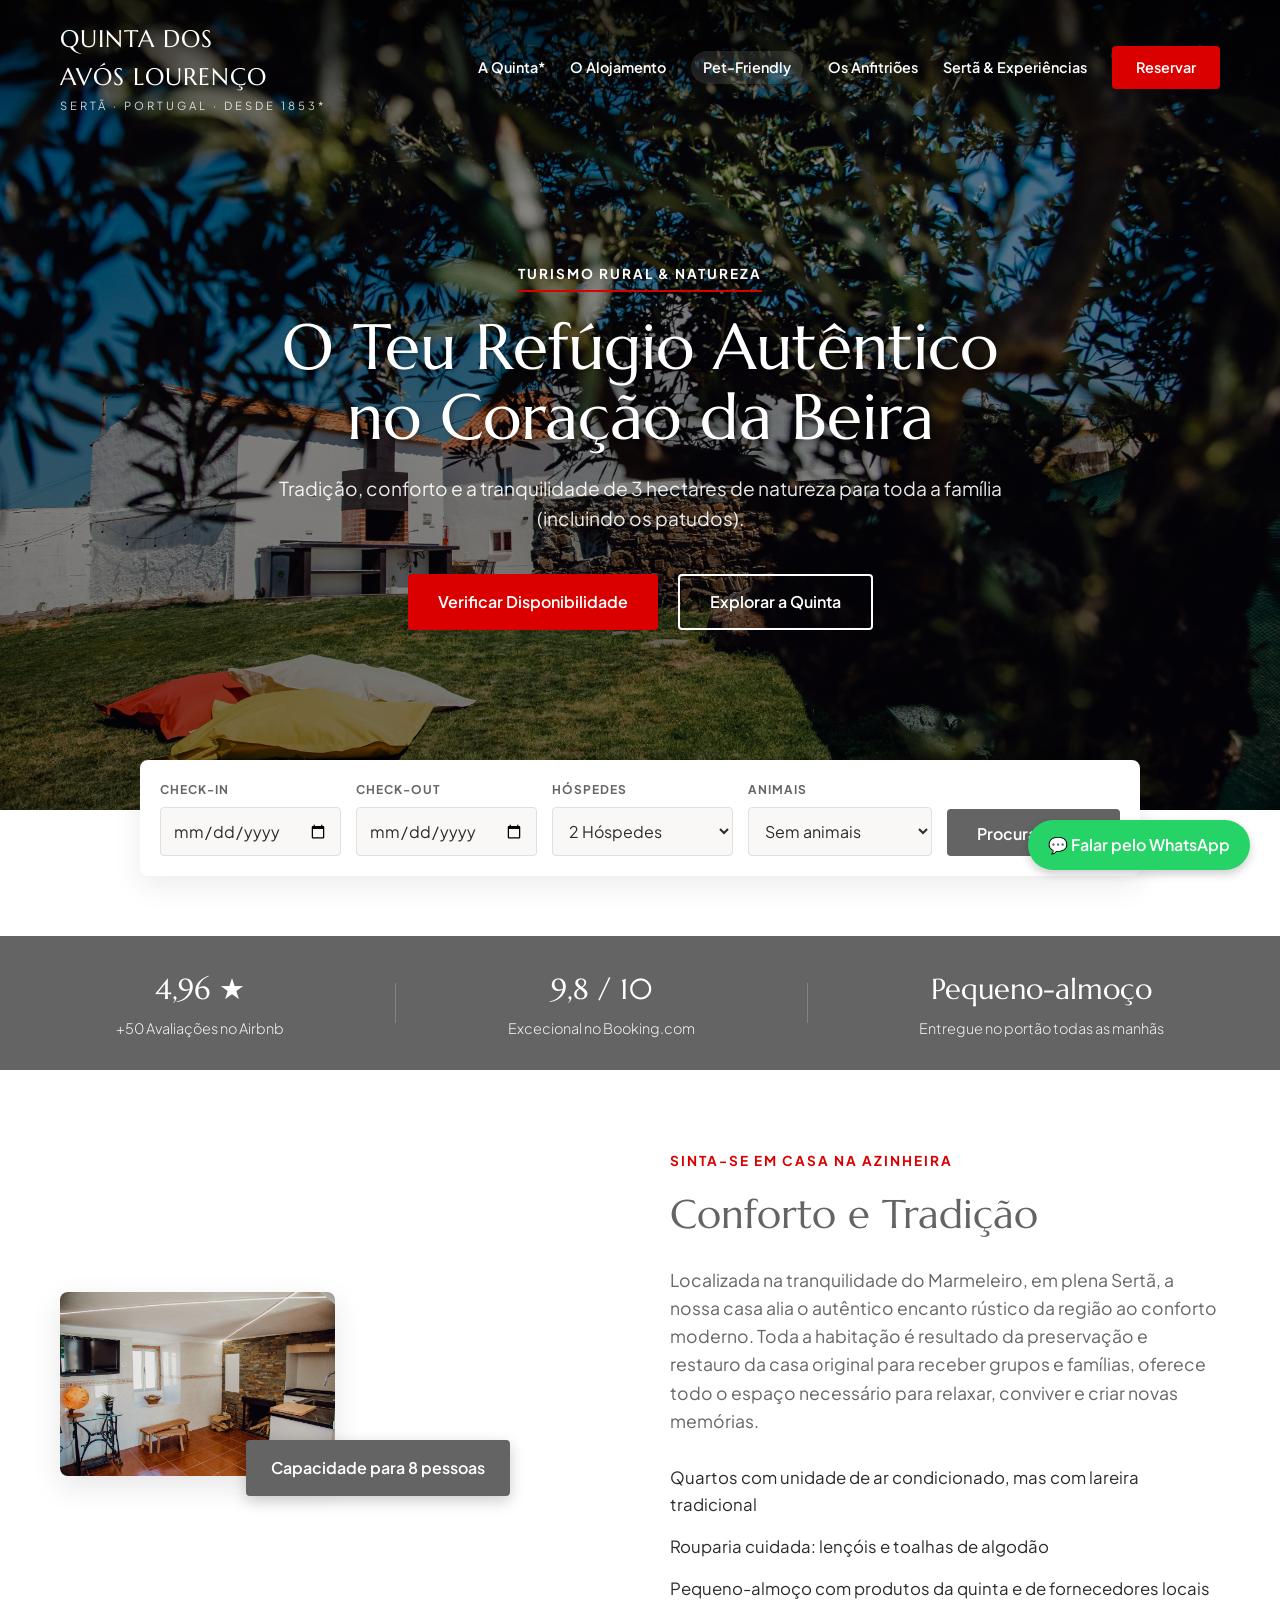
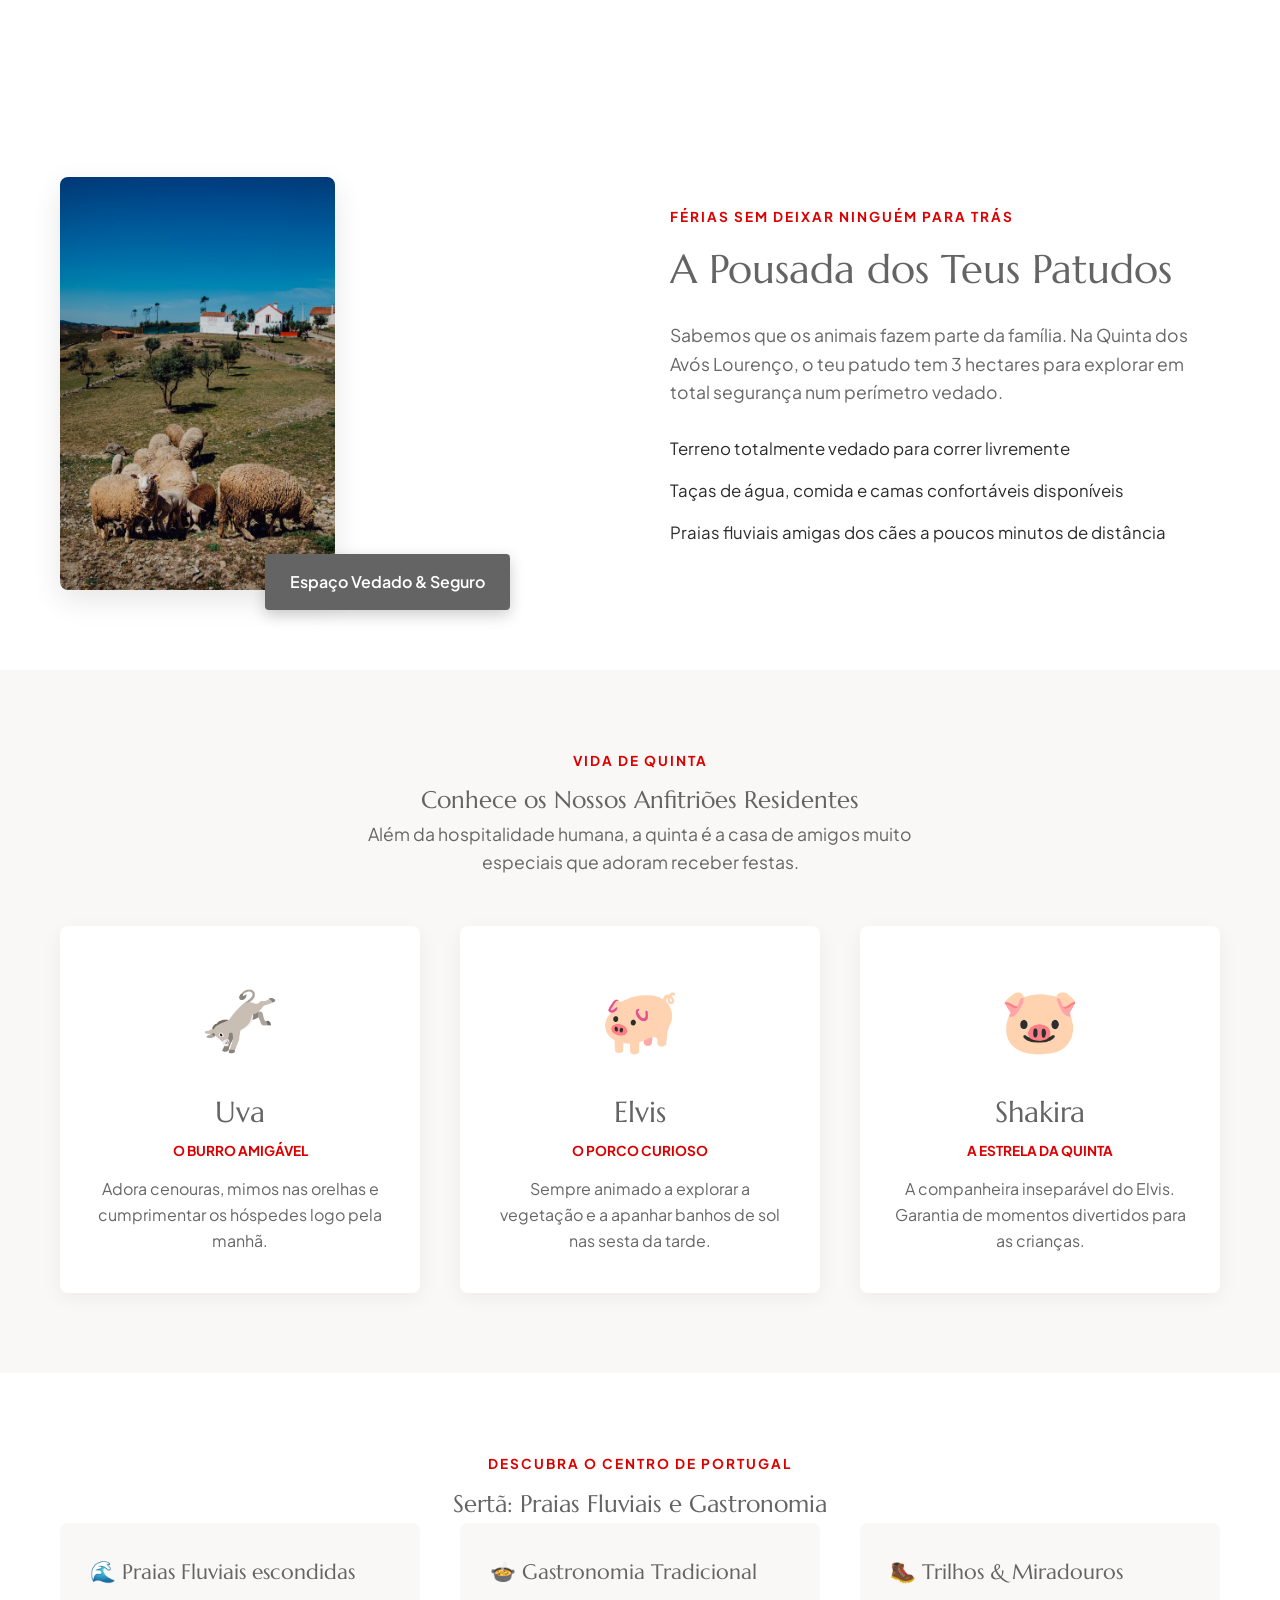
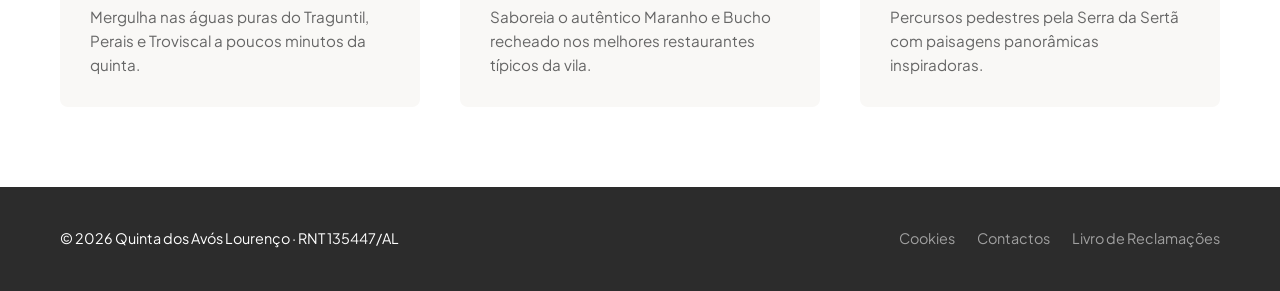
==== commit 5f04b160: "secção conforto e tradição" ====
--- a/index.html
+++ b/index.html
@@ -101,32 +101,36 @@
     </div>
   </section>
 
-  <!-- Secção Conforto e Tradição -->
+  <!-- Secção Tradição e conforto -->
+  <section id="conforto-tradicao" class="section-padding pet-section">
+    <div class="container grid-2">
+      <div class="pet-image">
+        <img src="images/galeria13.webp" alt="Interior tradicional e confortável da Quinta dos Avós Lourenço">
+        <span class="pet-badge">Capacidade para 8 pessoas</span>
+      </div>
+      <div class="pet-text" >
+        <span class="sub-title">SINTA-SE EM CASA NA AZINHEIRA</span>
+        <h2>Conforto e Tradição</h2>
+        <p>Localizada na tranquilidade do Marmeleiro, em plena Sertã, a nossa casa alia o
+          autêntico encanto rústico da região ao conforto moderno.
+          Toda a habitação é resultado da preservação e restauro da casa original
+          para receber grupos e famílias, oferece todo o espaço
+          necessário para relaxar, conviver e criar novas memórias.
+        </p>
+        <ul class="pet-features">
+          <li>Quartos com unidade de ar condicionado, mas com lareira tradicional</li>
+          <li>Rouparia cuidada: lençóis e toalhas de algodão </li>
+          <li>Pequeno-almoço com produtos da quinta e de fornecedores locais</li>
+        </ul>
+      </div>
+    </div>
+  </section>
+
+  <!-- Secção A Pousada dos Patudos -->
   <section id="pet-friendly" class="section-padding pet-section">
     <div class="container grid-2">
-      <div class="pet-image img" ,style="right: 100px">
-        <img src="images/galeria13.webp" alt=" Espaço exterior Pet-Friendly na Quinta dos Avós Lourenço">
-        <span class="pet-badge">Espaço Vedado & Seguro</span>
-      </div>
-      <div class="pet-text">
-        <span class="sub-title">Conforto e Tradição</span>
-        <h2>A Pousada dos Teus Patudos</h2>
-        <p>Sabemos que os animais fazem parte da família. Na Quinta dos Avós Lourenço, o teu patudo tem 3 hectares
-          para explorar em total segurança num perímetro vedado.</p>
-        <ul class="pet-features">
-          <li>Terreno totalmente vedado para correr livremente</li>
-          <li>Taças de água, comida e camas confortáveis disponíveis</li>
-          <li>Praias fluviais amigas dos cães a poucos minutos de distância</li>
-        </ul>
-      </div>
-    </div>
-  </section>
-
-  <!-- Secção A Pousada dos teus patudos -->
-  <section id="pet-friendly" class="section-padding pet-section">
-    <div class="container grid-2">
-      <div class="pet-image img" ,style="right: 100px">
-        <img src="images/galeria2.webp" alt=" Espaço exterior Pet-Friendly na Quinta dos Avós Lourenço">
+      <div class="pet-image">
+        <img src="images/galeria2.webp" alt="Espaço exterior Pet-Friendly na Quinta dos Avós Lourenço">
         <span class="pet-badge">Espaço Vedado & Seguro</span>
       </div>
       <div class="pet-text">
@@ -199,6 +203,7 @@
   </section>
 
   <!-- Widget Flutuante WhatsApp -->
+  <!-- TODO: substituir 351000000000 pelo número de telefone real -->
   <a href="https://wa.me/351000000000" class="whatsapp-btn" target="_blank" rel="noopener">
     💬 Falar pelo WhatsApp
   </a>
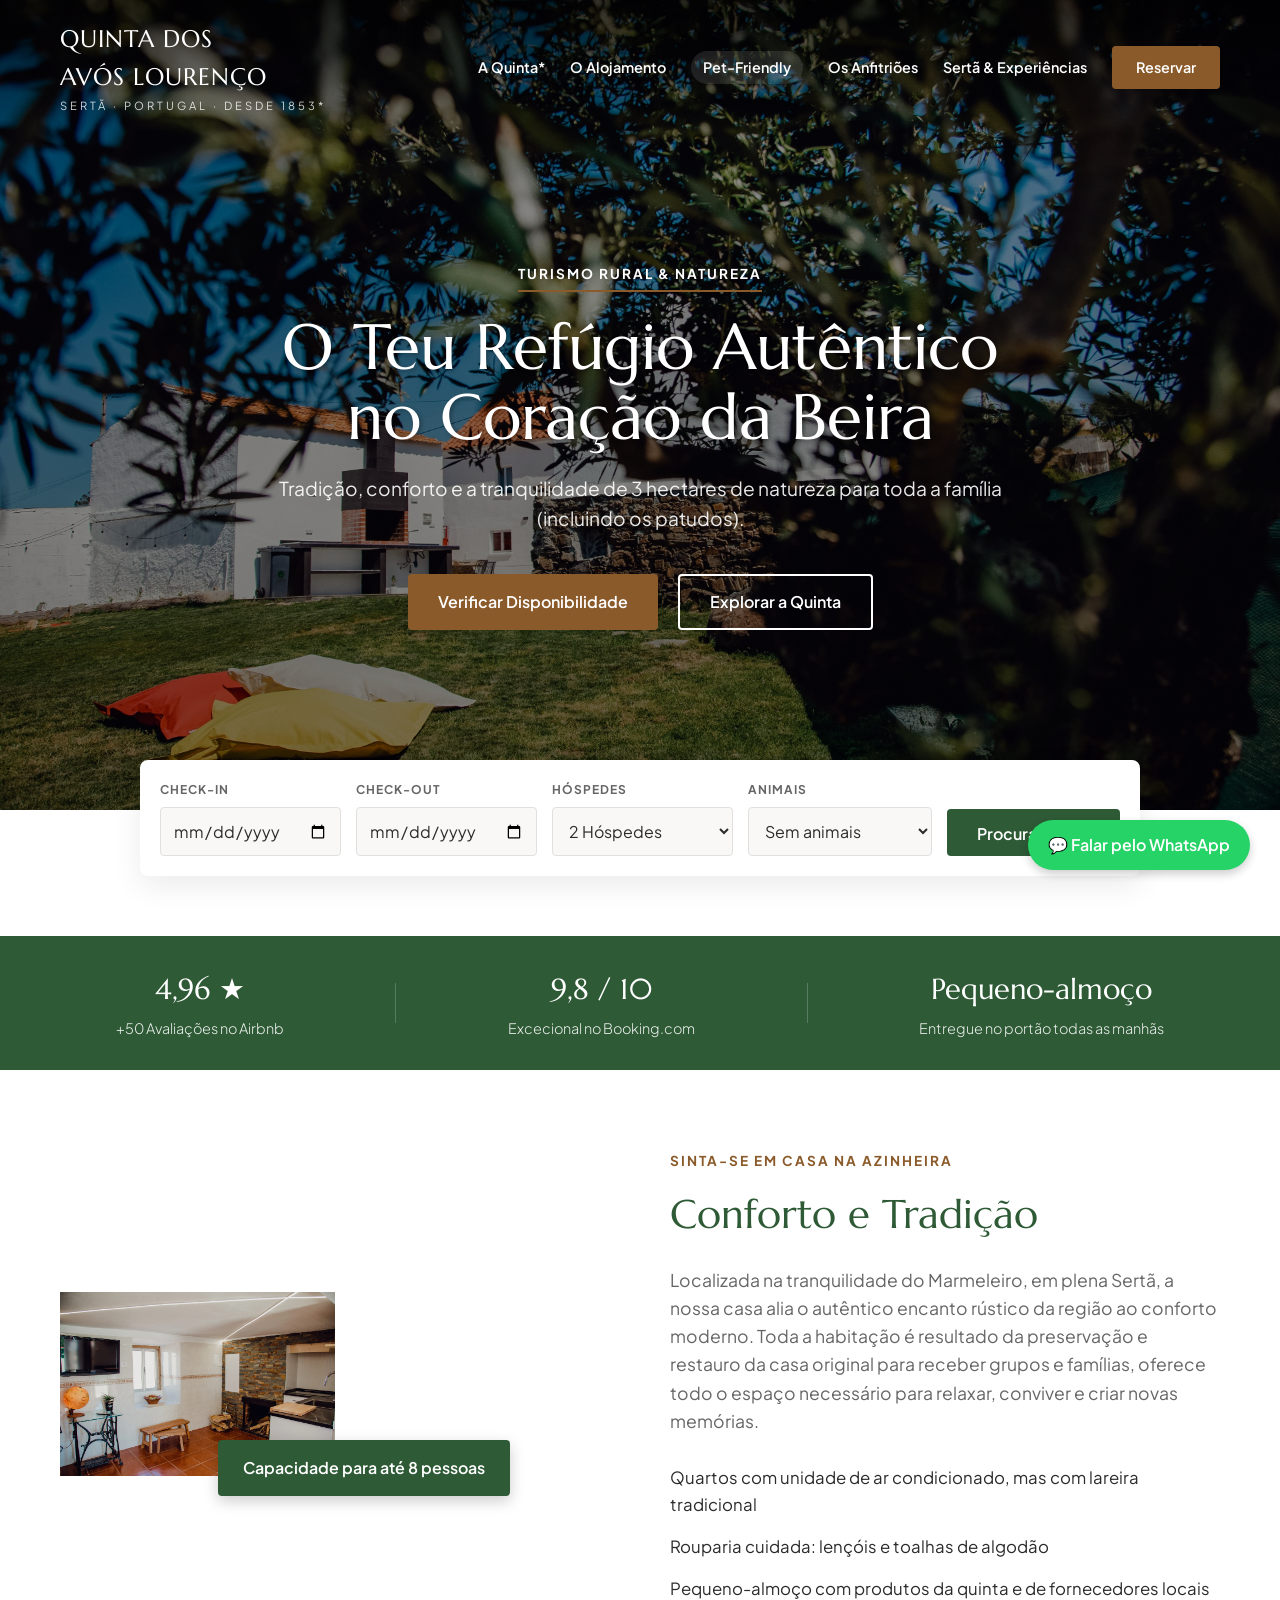
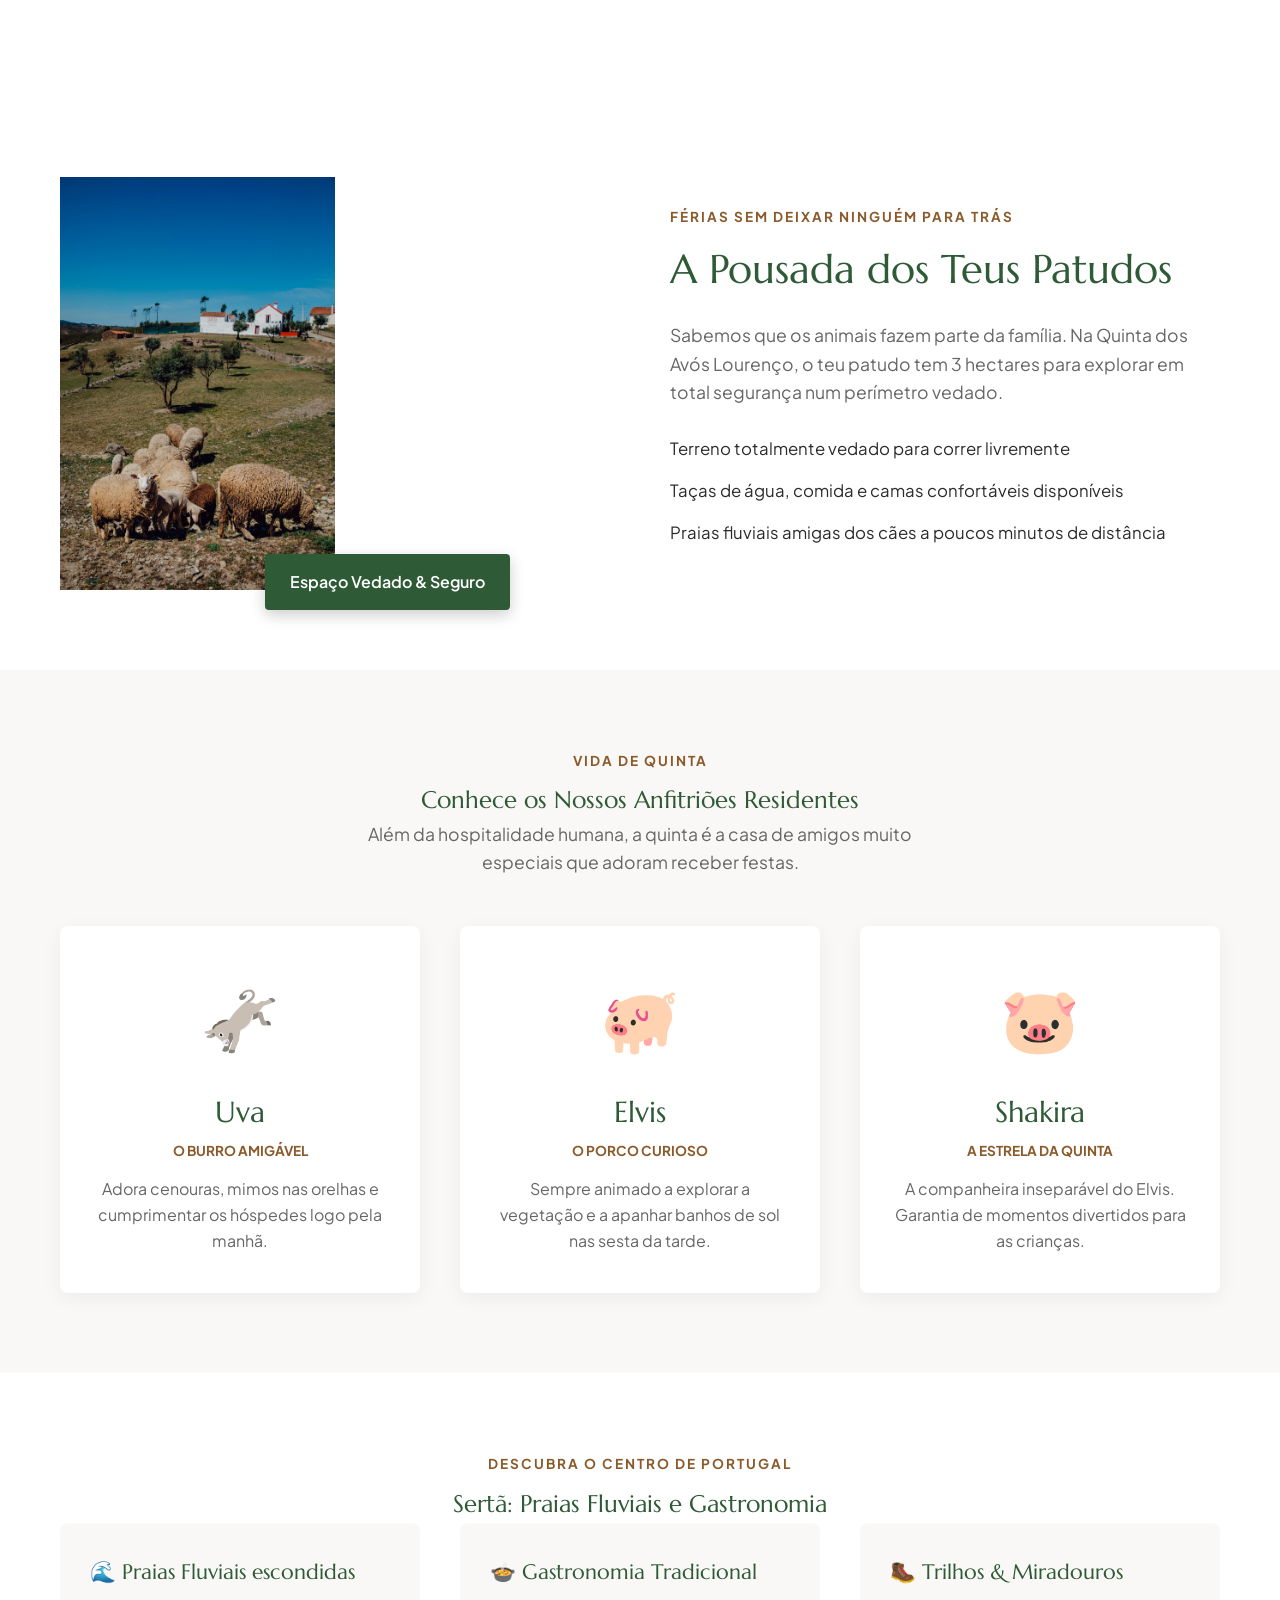
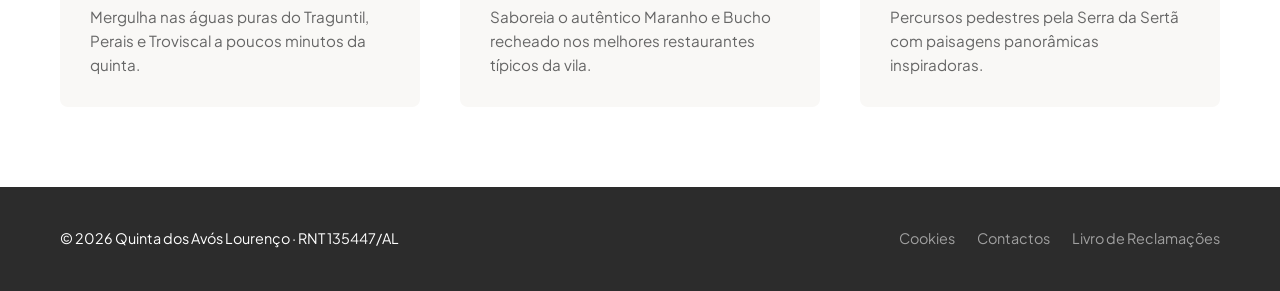
==== commit 8a2e42a7: "backup" ====
--- a/index.html
+++ b/index.html
@@ -106,9 +106,9 @@
     <div class="container grid-2">
       <div class="pet-image">
         <img src="images/galeria13.webp" alt="Interior tradicional e confortável da Quinta dos Avós Lourenço">
-        <span class="pet-badge">Capacidade para 8 pessoas</span>
-      </div>
-      <div class="pet-text" >
+        <span class="pet-badge">Capacidade para até 8 pessoas</span>
+      </div>
+      <div class="pet-text">
         <span class="sub-title">SINTA-SE EM CASA NA AZINHEIRA</span>
         <h2>Conforto e Tradição</h2>
         <p>Localizada na tranquilidade do Marmeleiro, em plena Sertã, a nossa casa alia o
--- a/css/style.css
+++ b/css/style.css
@@ -2,9 +2,9 @@
    VARIÁVEIS DE COR E TIPOGRAFIA
    ========================================================================== */
 :root {
-  --primary-color: #646464;
+  --primary-color: #2E5A36;
   /* Verde Oliveira Escuro */
-  --accent-color: #db0000;
+  --accent-color: #8B5A2B;
   /* Dourado/Mostarda Rústico */
   --text-dark: #2C2C2C;
   --text-muted: #666666;
@@ -15,7 +15,7 @@
   --font-head: 'Marcellus', serif;
   --font-body: 'Plus Jakarta Sans', sans-serif;
 
-  --transition: all 0.3s ease;
+  --transition: all 0.2s ease;
 }
 
 /* ==========================================================================
@@ -71,6 +71,10 @@
 
 .text-center {
   text-align: center;
+}
+
+.text-justify {
+  text-align: justify;
 }
 
 .bg-light {
@@ -234,6 +238,15 @@
   gap: 20px;
 }
 
+/* Ajuste específico para a imagem do cabeçalho nas páginas internas */
+.hero-internal {
+  height: 50vh;
+  display: flex;
+  align-items: center;
+  justify-content: center;
+  text-align: center;
+}
+
 .btn-gold {
   background-color: var(--accent-color);
   color: var(--white);
@@ -379,14 +392,11 @@
    ========================================================================== */
 .pet-image img {
   width: 50%;
-  height: 10%;
-  /* Define uma altura mais compacta e elegante */
+  height: 100%;
   object-fit: cover;
-  /* Garante que a imagem preenche o espaço sem distorcer */
-  object-position: center bottom;
-  /* O segredo: Foca na parte de baixo da foto e corta o céu */
-  border-radius: 8px;
-  box-shadow: 0 10px 30px rgba(0, 0, 0, 0.1);
+  /* Esta é a regra mágica: corta a imagem para preencher sem distorcer */
+  object-position: center;
+  /* Mantém o foco no centro da foto */
   display: block;
 }
 
@@ -421,205 +431,7 @@
   gap: 10px;
 }
 
-/* ==========================================================================
-   OS ANFITRIÕES (ANIMAIS)
-   ========================================================================== */
-.section-desc {
-  max-width: 600px;
-  margin: 0 auto 50px;
-  color: var(--text-muted);
-  font-size: 1.1rem;
-}
-
-.animal-card {
-  background-color: var(--white);
-  padding: 40px 30px;
-  border-radius: 8px;
-  box-shadow: 0 5px 20px rgba(0, 0, 0, 0.05);
-  transition: var(--transition);
-}
-
-.animal-card:hover {
-  transform: translateY(-10px);
-  box-shadow: 0 15px 30px rgba(0, 0, 0, 0.1);
-}
-
-.animal-avatar {
-  font-size: 4rem;
-  margin-bottom: 20px;
-}
-
-.animal-card h3 {
-  font-size: 1.8rem;
-  margin-bottom: 5px;
-}
-
-.animal-role {
-  color: var(--accent-color);
-  font-weight: 700;
-  font-size: 0.85rem;
-  text-transform: uppercase;
-  margin-bottom: 15px;
-}
-
-.animal-card p:not(.animal-role) {
-  color: var(--text-muted);
-}
-
-/* ==========================================================================
-   GUIA LOCAL SERTÃ
-   ========================================================================== */
-.guide-card {
-  background-color: var(--bg-light);
-  padding: 30px;
-  border-radius: 8px;
-  border-top: 3px solid transparent;
-  transition: var(--transition);
-}
-
-.guide-card:hover {
-  border-top: 3px solid var(--accent-color);
-  background-color: var(--white);
-  box-shadow: 0 10px 20px rgba(0, 0, 0, 0.05);
-}
-
-.guide-card h3 {
-  font-size: 1.3rem;
-  margin-bottom: 15px;
-}
-
-.guide-card p {
-  color: var(--text-muted);
-  font-size: 0.95rem;
-}
-
-/* ==========================================================================
-   WIDGET WHATSAPP
-   ========================================================================== */
-.whatsapp-btn {
-  position: fixed;
-  bottom: 30px;
-  right: 30px;
-  background-color: #25D366;
-  color: var(--white);
-  padding: 12px 20px;
-  border-radius: 50px;
-  font-weight: 600;
-  box-shadow: 0 4px 10px rgba(0, 0, 0, 0.2);
-  z-index: 999;
-  transition: var(--transition);
-}
-
-.whatsapp-btn:hover {
-  transform: scale(1.05);
-  background-color: #1EBE56;
-}
-
-/* ==========================================================================
-   RODAPÉ (FOOTER)
-   ========================================================================== */
-.footer {
-  background-color: var(--text-dark);
-  color: var(--white);
-  padding: 40px 0;
-  font-size: 0.9rem;
-}
-
-.footer-container {
-  display: flex;
-  justify-content: space-between;
-  align-items: center;
-}
-
-.footer-links a {
-  margin-left: 20px;
-  color: #A0A0A0;
-  transition: var(--transition);
-}
-
-.footer-links a:hover {
-  color: var(--white);
-}
-
-/* ==========================================================================
-   RESPONSIVIDADE (MOBILE & TABLET)
-   ========================================================================== */
-@media (max-width: 992px) {
-  .hero h1 {
-    font-size: 3rem;
-  }
-
-  .grid-2 {
-    grid-template-columns: 1fr;
-    gap: 40px;
-  }
-
-  .pet-badge {
-    right: 20px;
-    bottom: 20px;
-  }
-
-  .ratings-container {
-    flex-direction: column;
-    gap: 30px;
-  }
-
-  .rating-divider {
-    display: none;
-  }
-
-  .booking-bar {
-    margin: 20px 20px 0;
-    width: auto;
-  }
-}
-
-@media (max-width: 768px) {
-  .nav-container {
-    flex-direction: column;
-    gap: 15px;
-  }
-
-  .nav-menu {
-    flex-wrap: wrap;
-    justify-content: center;
-  }
-
-  .booking-form {
-    flex-direction: column;
-    align-items: stretch;
-  }
-
-  .btn-search {
-    height: auto;
-    padding: 15px;
-  }
-
-  .footer-container {
-    flex-direction: column;
-    gap: 20px;
-    text-align: center;
-  }
-
-  .footer-links a {
-    margin: 0 10px;
-  }
-}
-
-/* ==========================================================================
-   CORREÇÃO DE PROPORÇÕES DE IMAGENS (Evitar distorção)
-   ========================================================================== */
-.feature-image {
-  width: 100%;
-  height: 400px;
-  /* Define uma altura fixa e elegante para as imagens de lado a lado */
-  overflow: hidden;
-  border-radius: 8px;
-  box-shadow: 0 10px 30px rgba(0, 0, 0, 0.1);
-}
-
-.feature-image img,
-.pet-image img {
+.feature-image img {
   width: 50%;
   height: 100%;
   object-fit: cover;
@@ -629,11 +441,187 @@
   display: block;
 }
 
-/* Ajuste específico para a imagem do cabeçalho nas páginas internas */
-.hero-internal {
-  height: 50vh;
-  display: flex;
-  align-items: center;
-  justify-content: center;
-  text-align: center;
+/* ==========================================================================
+   OS ANFITRIÕES (ANIMAIS)
+   ========================================================================== */
+.section-desc {
+  max-width: 600px;
+  margin: 0 auto 50px;
+  color: var(--text-muted);
+  font-size: 1.1rem;
+}
+
+.animal-card {
+  background-color: var(--white);
+  padding: 40px 30px;
+  border-radius: 8px;
+  box-shadow: 0 5px 20px rgba(0, 0, 0, 0.05);
+  transition: var(--transition);
+}
+
+.animal-card:hover {
+  transform: translateY(-10px);
+  box-shadow: 0 15px 30px rgba(0, 0, 0, 0.1);
+}
+
+.animal-avatar {
+  font-size: 4rem;
+  margin-bottom: 20px;
+}
+
+.animal-card h3 {
+  font-size: 1.8rem;
+  margin-bottom: 5px;
+}
+
+.animal-role {
+  color: var(--accent-color);
+  font-weight: 700;
+  font-size: 0.85rem;
+  text-transform: uppercase;
+  margin-bottom: 15px;
+}
+
+.animal-card p:not(.animal-role) {
+  color: var(--text-muted);
+}
+
+/* ==========================================================================
+   GUIA LOCAL SERTÃ
+   ========================================================================== */
+.guide-card {
+  background-color: var(--bg-light);
+  padding: 30px;
+  border-radius: 8px;
+  border-top: 3px solid transparent;
+  transition: var(--transition);
+}
+
+.guide-card:hover {
+  border-top: 3px solid var(--accent-color);
+  background-color: var(--white);
+  box-shadow: 0 10px 20px rgba(0, 0, 0, 0.05);
+}
+
+.guide-card h3 {
+  font-size: 1.3rem;
+  margin-bottom: 15px;
+}
+
+.guide-card p {
+  color: var(--text-muted);
+  font-size: 0.95rem;
+}
+
+/* ==========================================================================
+   WIDGET WHATSAPP
+   ========================================================================== */
+.whatsapp-btn {
+  position: fixed;
+  bottom: 30px;
+  right: 30px;
+  background-color: #25D366;
+  color: var(--white);
+  padding: 12px 20px;
+  border-radius: 50px;
+  font-weight: 600;
+  box-shadow: 0 4px 10px rgba(0, 0, 0, 0.2);
+  z-index: 999;
+  transition: var(--transition);
+}
+
+.whatsapp-btn:hover {
+  transform: scale(1.05);
+  background-color: #1EBE56;
+}
+
+/* ==========================================================================
+   RODAPÉ (FOOTER)
+   ========================================================================== */
+.footer {
+  background-color: var(--text-dark);
+  color: var(--white);
+  padding: 40px 0;
+  font-size: 0.9rem;
+}
+
+.footer-container {
+  display: flex;
+  justify-content: space-between;
+  align-items: center;
+}
+
+.footer-links a {
+  margin-left: 20px;
+  color: #A0A0A0;
+  transition: var(--transition);
+}
+
+.footer-links a:hover {
+  color: var(--white);
+}
+
+/* ==========================================================================
+   RESPONSIVIDADE (MOBILE & TABLET)
+   ========================================================================== */
+@media (max-width: 992px) {
+  .hero h1 {
+    font-size: 3rem;
+  }
+
+  .grid-2 {
+    grid-template-columns: 1fr;
+    gap: 40px;
+  }
+
+  .pet-badge {
+    right: 20px;
+    bottom: 20px;
+  }
+
+  .ratings-container {
+    flex-direction: column;
+    gap: 30px;
+  }
+
+  .rating-divider {
+    display: none;
+  }
+
+  .booking-bar {
+    margin: 20px 20px 0;
+    width: auto;
+  }
+}
+
+@media (max-width: 768px) {
+  .nav-container {
+    flex-direction: column;
+    gap: 15px;
+  }
+
+  .nav-menu {
+    flex-wrap: wrap;
+    justify-content: center;
+  }
+
+  .booking-form {
+    flex-direction: column;
+    align-items: stretch;
+  }
+
+  .btn-search {
+    height: auto;
+    padding: 15px;
+  }
+
+  .footer-container {
+    flex-direction: column;
+    gap: 20px;
+    text-align: center;
+  }
+
+  .footer-links a {
+    margin: 0 10px;
+  }
 }
